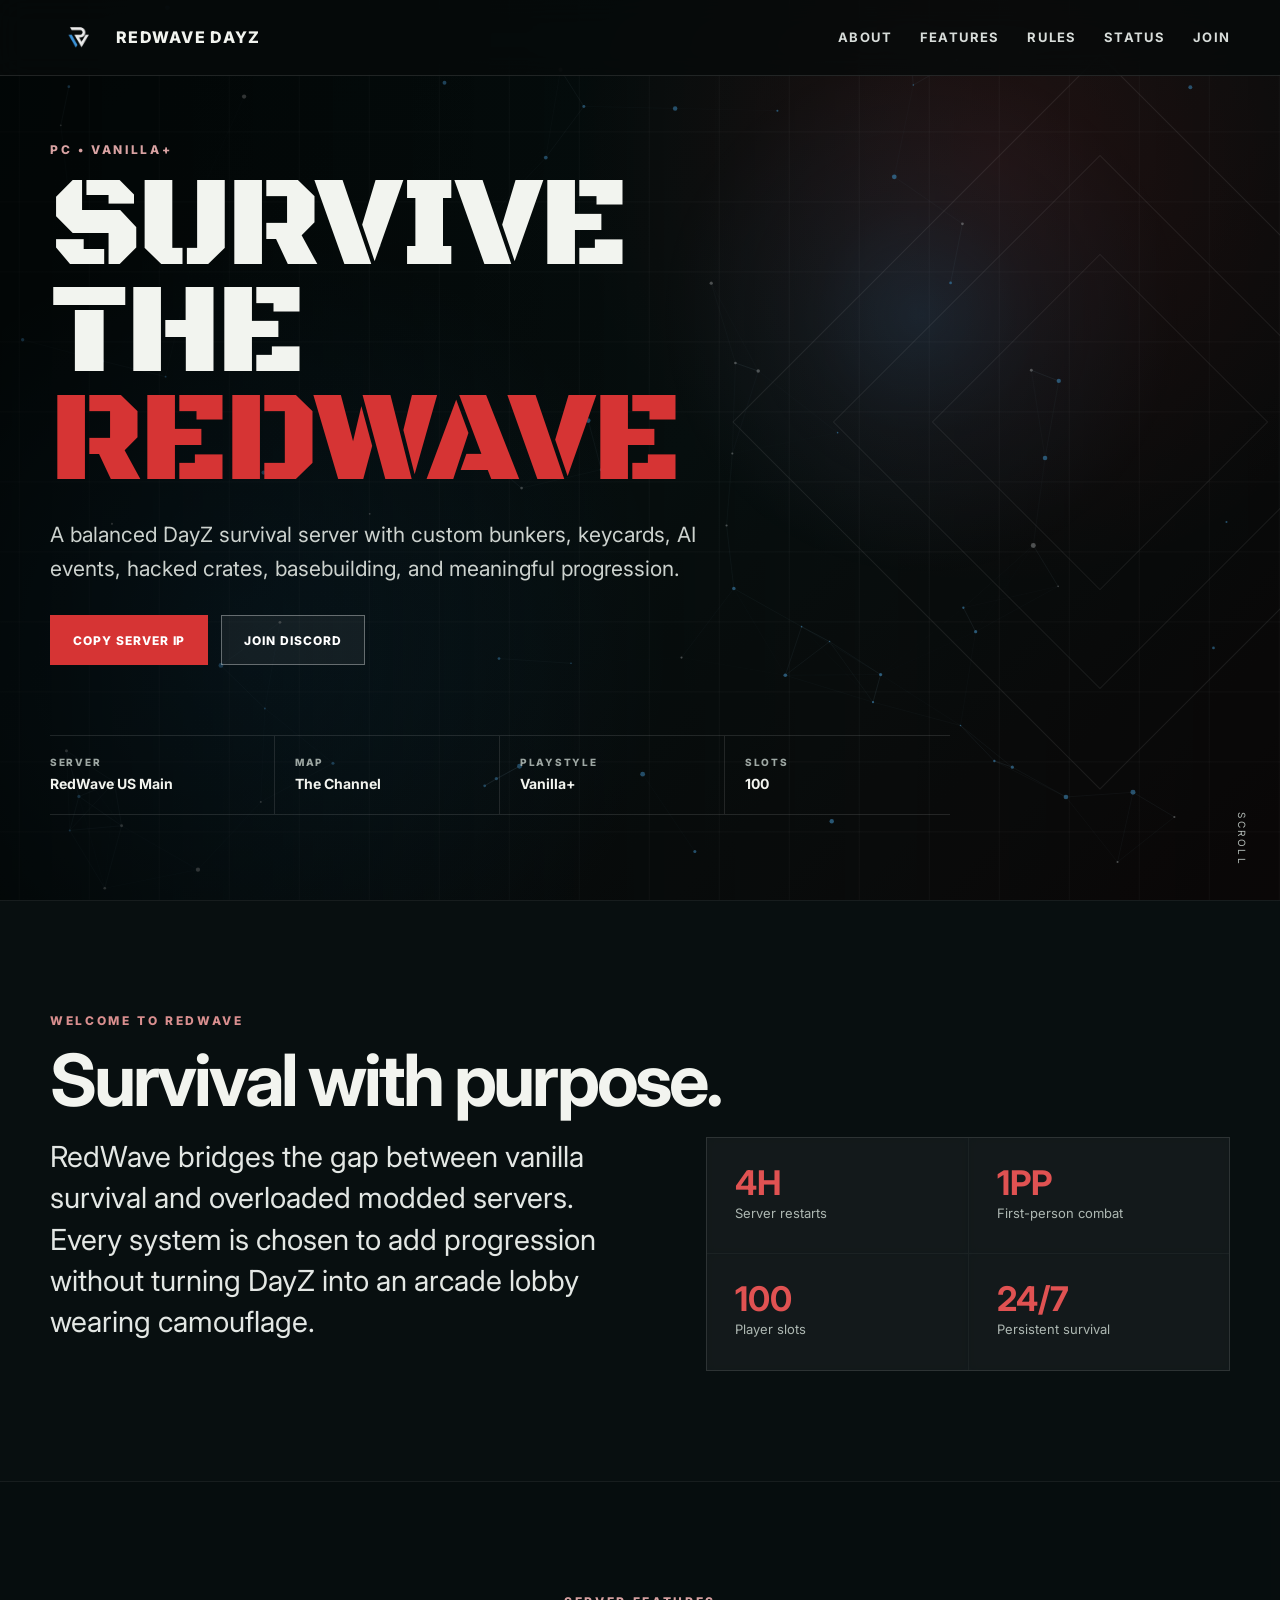
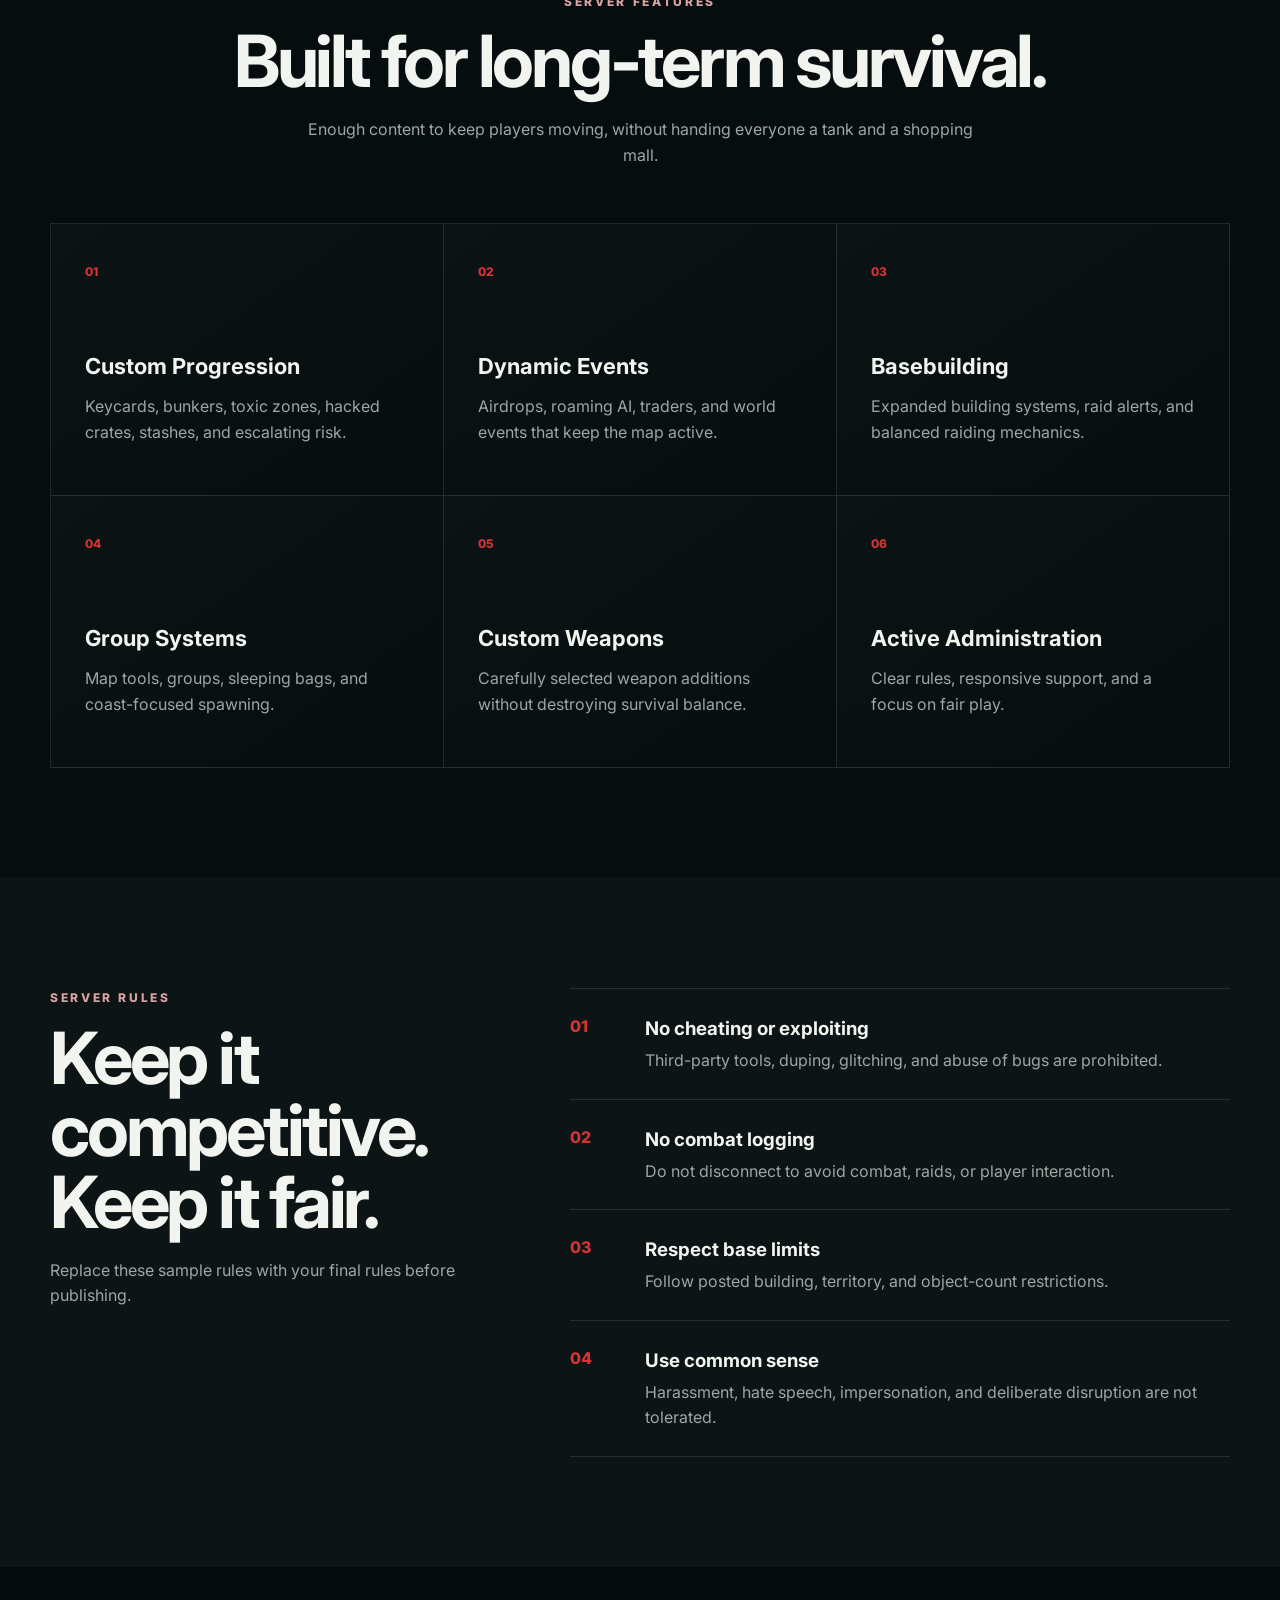
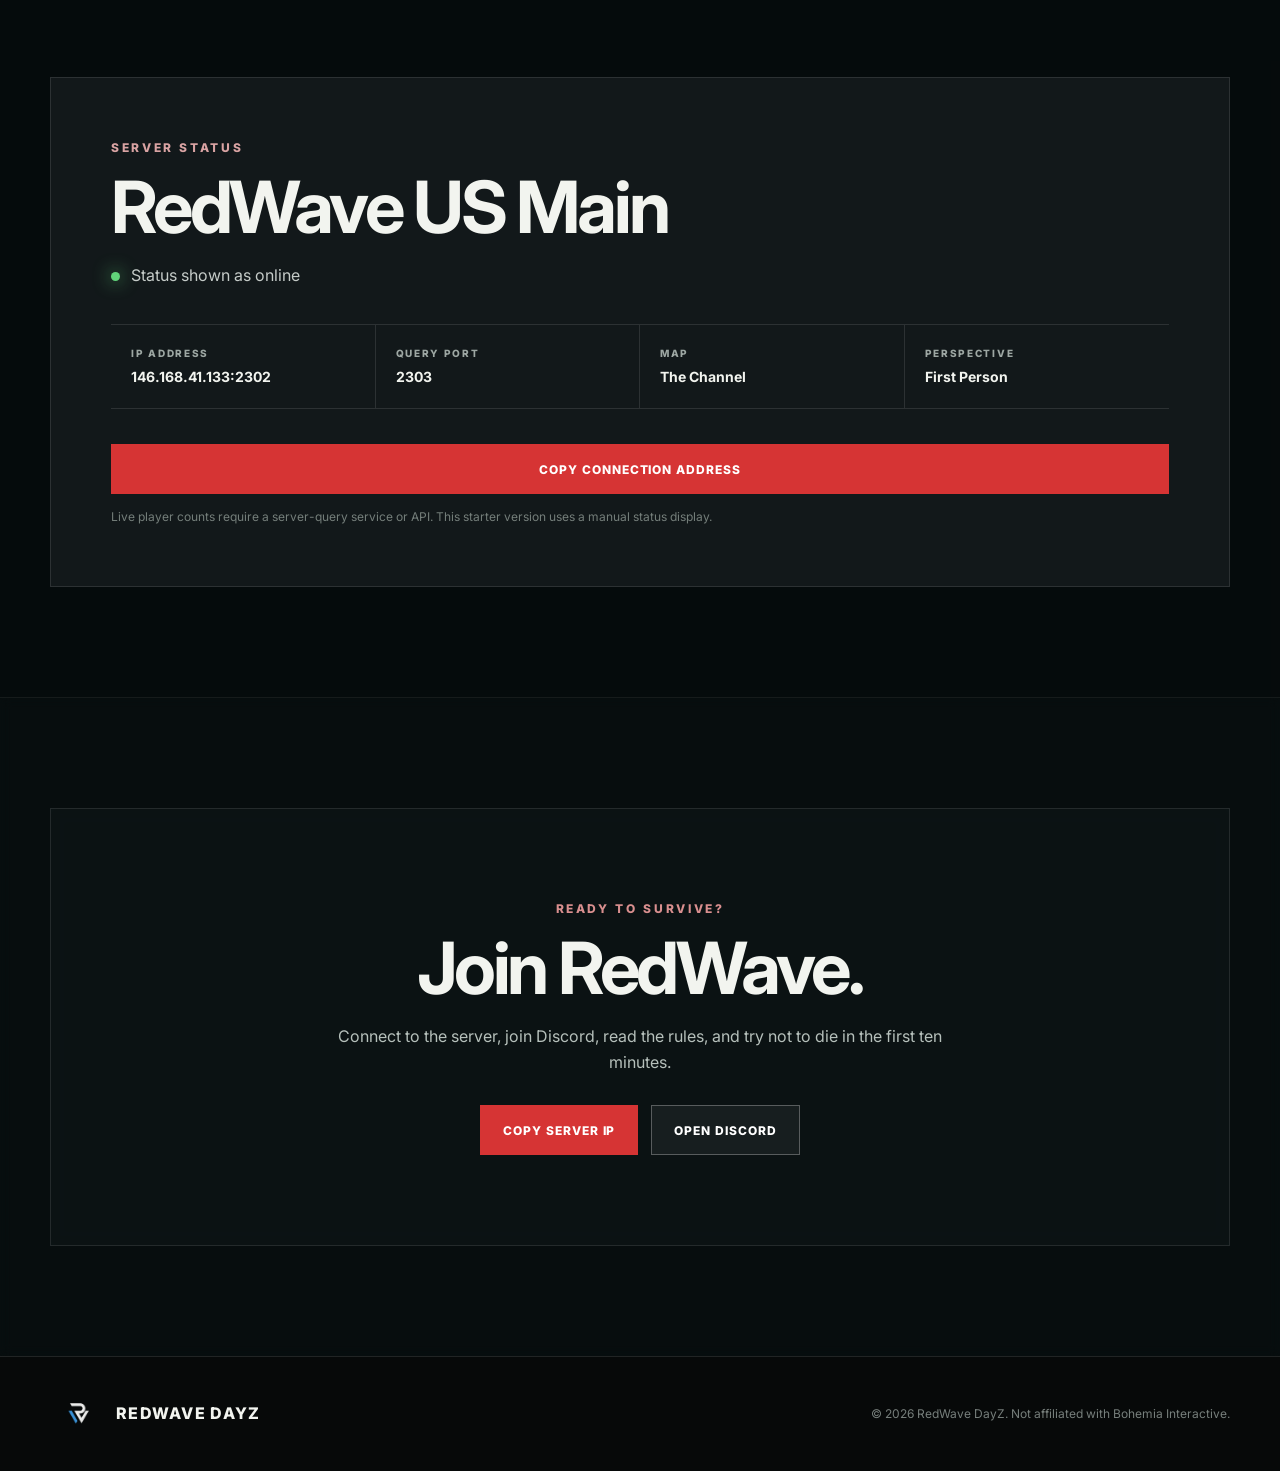
==== index.html @ c2576ef6 "Initial RedWave website" ====
<!DOCTYPE html>
<html lang="en">
<head>
  <meta charset="UTF-8" />
  <meta name="viewport" content="width=device-width, initial-scale=1.0" />
  <meta name="description" content="RedWave DayZ - A balanced vanilla-plus survival experience on The Channel." />
  <title>RedWave DayZ</title>
  <link rel="preconnect" href="https://fonts.googleapis.com">
  <link rel="preconnect" href="https://fonts.gstatic.com" crossorigin>
  <link href="https://fonts.googleapis.com/css2?family=Black+Ops+One&family=Inter:wght@400;500;600;700;800&display=swap" rel="stylesheet">
  <link rel="stylesheet" href="styles.css?v=4" />
</head>
<body>
  <canvas id="interactiveBackground" aria-hidden="true"></canvas>
<header class="site-header">
    <a class="brand" href="#home" aria-label="RedWave home">
      <img class="brand-logo" src="redwave-logo.png" alt="RedWave logo">
      <span>REDWAVE DAYZ</span>
    </a>

    <button class="menu-button" id="menuButton" aria-label="Open menu" aria-expanded="false">
      <span></span><span></span><span></span>
    </button>

    <nav id="mainNav">
      <a href="#about">About</a>
      <a href="#features">Features</a>
      <a href="#rules">Rules</a>
      <a href="#status">Status</a>
      <a href="#join">Join</a>
    </nav>
  </header>

  <main>
    <section class="hero" id="home">
      <div class="hero-overlay"></div>
      <div class="hero-grid"></div>

      <div class="hero-content">
        <p class="eyebrow">PC • VANILLA+</p>
        <h1>SURVIVE THE<br><span>REDWAVE</span></h1>
        <p class="hero-copy">
          A balanced DayZ survival server with custom bunkers, keycards, AI events,
          hacked crates, basebuilding, and meaningful progression.
        </p>

        <div class="hero-actions">
          <button class="primary-button" data-copy="134.255.251.181:2302">
            Copy Server IP
          </button>
          <a class="secondary-button" href="https://discord.gg/YOUR-INVITE" target="_blank" rel="noopener">
            Join Discord
          </a>
        </div>

        <div class="server-strip">
          <div>
            <span>SERVER</span>
            <strong>RedWave US Main</strong>
          </div>
          <div>
            <span>MAP</span>
            <strong>The Channel</strong>
          </div>
          <div>
            <span>PLAYSTYLE</span>
            <strong>Vanilla+</strong>
          </div>
          <div>
            <span>SLOTS</span>
            <strong>100</strong>
          </div>
        </div>
      </div>

      <a class="scroll-cue" href="#about">SCROLL</a>
    </section>

    <section class="section intro" id="about">
      <div class="section-heading">
        <p class="eyebrow">WELCOME TO REDWAVE</p>
        <h2>Survival with purpose.</h2>
      </div>

      <div class="intro-grid">
        <p class="lead">
          RedWave bridges the gap between vanilla survival and overloaded modded servers.
          Every system is chosen to add progression without turning DayZ into an arcade lobby wearing camouflage.
        </p>

        <div class="stat-grid">
          <article>
            <strong>4H</strong>
            <span>Server restarts</span>
          </article>
          <article>
            <strong>1PP</strong>
            <span>First-person combat</span>
          </article>
          <article>
            <strong>100</strong>
            <span>Player slots</span>
          </article>
          <article>
            <strong>24/7</strong>
            <span>Persistent survival</span>
          </article>
        </div>
      </div>
    </section>

    <section class="section dark-section" id="features">
      <div class="section-heading centered">
        <p class="eyebrow">SERVER FEATURES</p>
        <h2>Built for long-term survival.</h2>
        <p>Enough content to keep players moving, without handing everyone a tank and a shopping mall.</p>
      </div>

      <div class="feature-grid">
        <article class="feature-card">
          <span class="feature-number">01</span>
          <h3>Custom Progression</h3>
          <p>Keycards, bunkers, toxic zones, hacked crates, stashes, and escalating risk.</p>
        </article>
        <article class="feature-card">
          <span class="feature-number">02</span>
          <h3>Dynamic Events</h3>
          <p>Airdrops, roaming AI, traders, and world events that keep the map active.</p>
        </article>
        <article class="feature-card">
          <span class="feature-number">03</span>
          <h3>Basebuilding</h3>
          <p>Expanded building systems, raid alerts, and balanced raiding mechanics.</p>
        </article>
        <article class="feature-card">
          <span class="feature-number">04</span>
          <h3>Group Systems</h3>
          <p>Map tools, groups, sleeping bags, and coast-focused spawning.</p>
        </article>
        <article class="feature-card">
          <span class="feature-number">05</span>
          <h3>Custom Weapons</h3>
          <p>Carefully selected weapon additions without destroying survival balance.</p>
        </article>
        <article class="feature-card">
          <span class="feature-number">06</span>
          <h3>Active Administration</h3>
          <p>Clear rules, responsive support, and a focus on fair play.</p>
        </article>
      </div>
    </section>

    <section class="section rules-section" id="rules">
      <div class="rules-layout">
        <div>
          <p class="eyebrow">SERVER RULES</p>
          <h2>Keep it competitive.<br>Keep it fair.</h2>
          <p class="muted">Replace these sample rules with your final rules before publishing.</p>
        </div>

        <div class="rules-list">
          <article>
            <span>01</span>
            <div><h3>No cheating or exploiting</h3><p>Third-party tools, duping, glitching, and abuse of bugs are prohibited.</p></div>
          </article>
          <article>
            <span>02</span>
            <div><h3>No combat logging</h3><p>Do not disconnect to avoid combat, raids, or player interaction.</p></div>
          </article>
          <article>
            <span>03</span>
            <div><h3>Respect base limits</h3><p>Follow posted building, territory, and object-count restrictions.</p></div>
          </article>
          <article>
            <span>04</span>
            <div><h3>Use common sense</h3><p>Harassment, hate speech, impersonation, and deliberate disruption are not tolerated.</p></div>
          </article>
        </div>
      </div>
    </section>

    <section class="section status-section" id="status">
      <div class="status-card">
        <div>
          <p class="eyebrow">SERVER STATUS</p>
          <h2>RedWave US Main</h2>
          <p class="status-line"><span class="status-dot"></span> Status shown as online</p>
        </div>

        <div class="status-details">
          <div><span>IP Address</span><strong id="serverIp">146.168.41.133:2302</strong></div>
          <div><span>Query Port</span><strong>2303</strong></div>
          <div><span>Map</span><strong>The Channel</strong></div>
          <div><span>Perspective</span><strong>First Person</strong></div>
        </div>

        <button class="primary-button wide" data-copy="146.168.41.133:2302">Copy Connection Address</button>
        <p class="small-note">
          Live player counts require a server-query service or API. This starter version uses a manual status display.
        </p>
      </div>
    </section>

    <section class="section join-section" id="join">
      <div class="join-card">
        <p class="eyebrow">READY TO SURVIVE?</p>
        <h2>Join RedWave.</h2>
        <p>Connect to the server, join Discord, read the rules, and try not to die in the first ten minutes.</p>

        <div class="hero-actions centered-actions">
          <button class="primary-button" data-copy="146.168.41.133:2302">Copy Server IP</button>
          <a class="secondary-button" href="https://discord.gg/wgDtSu8fn2" target="_blank" rel="noopener">Open Discord</a>
        </div>
      </div>
    </section>
  </main>

  <footer>
    <div class="brand">
      <img class="brand-logo" src="redwave-logo.png" alt="RedWave logo">
      <span>REDWAVE DAYZ</span>
    </div>
    <p>© <span id="year"></span> RedWave DayZ. Not affiliated with Bohemia Interactive.</p>
  </footer>

  <div class="toast" id="toast">Server IP copied</div>
  <script src="script.js?v=3"></script>
</body>
</html>
---- styles.css ----
:root {
  --bg: #090c0d;
  --panel: #111718;
  --panel-2: #171f20;
  --text: #f2f4ef;
  --muted: #9da7a3;
  --accent: #d63434;
  --accent-dark: #8e2020;
  --line: rgba(255,255,255,.11);
  --max: 1180px;
}

* { box-sizing: border-box; }
html { scroll-behavior: smooth; }
body {
  margin: 0;
  color: var(--text);
  background: transparent;
  font-family: Inter, Arial, sans-serif;
  line-height: 1.6;
  overflow-x: hidden;
}

a { color: inherit; text-decoration: none; }
button { font: inherit; }

.site-header {
  position: fixed;
  z-index: 20;
  top: 0;
  left: 0;
  right: 0;
  height: 76px;
  display: flex;
  align-items: center;
  justify-content: space-between;
  padding: 0 max(24px, calc((100vw - var(--max)) / 2));
  background: rgba(7,10,10,.82);
  border-bottom: 1px solid var(--line);
  backdrop-filter: blur(14px);
}

.brand {
  display: flex;
  gap: 12px;
  align-items: center;
  font-weight: 800;
  letter-spacing: .08em;
}
.brand-logo {
  width: 54px;
  height: 54px;
  display: block;
  object-fit: contain;
  flex: 0 0 auto;
}
nav { display: flex; gap: 28px; }
nav a {
  color: #d8ddda;
  font-size: 13px;
  font-weight: 700;
  text-transform: uppercase;
  letter-spacing: .09em;
}
nav a:hover { color: white; }

.menu-button {
  display: none;
  width: 40px;
  height: 40px;
  border: 0;
  background: transparent;
}
.menu-button span {
  display: block;
  width: 24px;
  height: 2px;
  margin: 5px auto;
  background: white;
}

.hero {
  position: relative;
  min-height: 100vh;
  display: grid;
  align-items: center;
  overflow: hidden;
  padding: 130px 24px 75px;
  background: rgba(5, 10, 10, .34);
  backdrop-filter: blur(1px);
}
.hero::before {
  content: "";
  position: absolute;
  inset: 0;
  opacity: .08;
  background-image:
    linear-gradient(rgba(255,255,255,.04) 1px, transparent 1px),
    linear-gradient(90deg, rgba(255,255,255,.04) 1px, transparent 1px);
  background-size: 54px 54px;
  pointer-events: none;
}
.hero-overlay {
  position: absolute;
  inset: 0;
  background: linear-gradient(90deg, rgba(0,0,0,.56), rgba(0,0,0,.12) 70%);
  pointer-events: none;
}
.hero-grid {
  position: absolute;
  right: -80px;
  top: 18%;
  width: 520px;
  height: 520px;
  border: 1px solid rgba(255,255,255,.08);
  transform: rotate(45deg);
}
.hero-grid::before,
.hero-grid::after {
  content: "";
  position: absolute;
  inset: 70px;
  border: 1px solid rgba(255,255,255,.07);
}
.hero-grid::after { inset: 140px; }

.hero-content {
  position: relative;
  z-index: 2;
  width: min(var(--max), 100%);
  margin: 0 auto;
}
.eyebrow {
  margin: 0 0 14px;
  color: #d9a3a3;
  font-size: 12px;
  font-weight: 800;
  letter-spacing: .22em;
  text-transform: uppercase;
}
h1, h2, h3, p { margin-top: 0; }
h1 {
  max-width: 850px;
  margin-bottom: 22px;
  font-family: "Black Ops One", Impact, sans-serif;
  font-size: clamp(62px, 10vw, 132px);
  font-weight: 400;
  line-height: .84;
  letter-spacing: -.025em;
}
h1 span { color: var(--accent); }
.hero-copy {
  max-width: 650px;
  color: #ccd2ce;
  font-size: clamp(17px, 2vw, 21px);
}
.hero-actions {
  display: flex;
  flex-wrap: wrap;
  gap: 13px;
  margin-top: 30px;
}
.primary-button,
.secondary-button {
  min-height: 50px;
  display: inline-flex;
  align-items: center;
  justify-content: center;
  padding: 0 22px;
  border: 1px solid transparent;
  cursor: pointer;
  font-weight: 800;
  text-transform: uppercase;
  letter-spacing: .08em;
  font-size: 12px;
}
.primary-button {
  color: white;
  background: var(--accent);
}
.primary-button:hover { background: #ec4242; }
.secondary-button {
  color: white;
  background: rgba(255,255,255,.055);
  border-color: rgba(255,255,255,.35);
}
.secondary-button:hover { background: rgba(255,255,255,.11); }

.server-strip {
  width: min(900px, 100%);
  display: grid;
  grid-template-columns: repeat(4, 1fr);
  margin-top: 70px;
  border-top: 1px solid var(--line);
  border-bottom: 1px solid var(--line);
}
.server-strip div { padding: 18px 20px; border-right: 1px solid var(--line); }
.server-strip div:first-child { padding-left: 0; }
.server-strip div:last-child { border-right: 0; }
.server-strip span,
.status-details span {
  display: block;
  color: var(--muted);
  font-size: 10px;
  font-weight: 800;
  letter-spacing: .17em;
  text-transform: uppercase;
}
.server-strip strong { display: block; margin-top: 3px; font-size: 14px; }

.scroll-cue {
  position: absolute;
  right: 30px;
  bottom: 34px;
  z-index: 2;
  color: #afb7b3;
  font-size: 10px;
  letter-spacing: .25em;
  writing-mode: vertical-rl;
}

.section {
  padding: 110px 24px;
}
.section > * {
  width: min(var(--max), 100%);
  margin-left: auto;
  margin-right: auto;
}
.section-heading h2,
.rules-layout h2,
.status-card h2,
.join-card h2 {
  margin-bottom: 20px;
  font-size: clamp(38px, 6vw, 72px);
  line-height: 1;
  letter-spacing: -.045em;
}
.centered { text-align: center; }
.centered > p:last-child { max-width: 700px; margin-inline: auto; color: var(--muted); }

.intro { background: rgba(237,240,235,.93); color: #101414; }
.intro .eyebrow { color: #8c3232; }
.intro-grid {
  display: grid;
  grid-template-columns: 1.1fr 1fr;
  gap: 80px;
  align-items: end;
}
.lead { max-width: 640px; font-size: clamp(20px, 3vw, 29px); line-height: 1.42; }
.stat-grid {
  display: grid;
  grid-template-columns: repeat(2, 1fr);
  gap: 1px;
  background: #c6ccca;
}
.stat-grid article { padding: 28px; background: #f6f7f4; }
.stat-grid strong {
  display: block;
  color: var(--accent-dark);
  font-size: 34px;
  line-height: 1;
}
.stat-grid span { color: #56605c; font-size: 13px; }

.dark-section { background: rgba(11,15,16,.78); backdrop-filter: blur(3px); }
.feature-grid {
  display: grid;
  grid-template-columns: repeat(3, 1fr);
  margin-top: 55px;
  border-top: 1px solid var(--line);
  border-left: 1px solid var(--line);
}
.feature-card {
  min-height: 270px;
  padding: 34px;
  border-right: 1px solid var(--line);
  border-bottom: 1px solid var(--line);
  background: linear-gradient(145deg, rgba(255,255,255,.025), transparent);
}
.feature-card:hover { background: #141b1c; }
.feature-number { color: var(--accent); font-size: 12px; font-weight: 800; }
.feature-card h3 { margin: 65px 0 10px; font-size: 22px; }
.feature-card p { color: var(--muted); }

.rules-section { background: rgba(22,29,30,.78); backdrop-filter: blur(3px); }
.rules-layout {
  display: grid;
  grid-template-columns: .8fr 1.2fr;
  gap: 80px;
}
.muted { color: var(--muted); }
.rules-list { border-top: 1px solid var(--line); }
.rules-list article {
  display: grid;
  grid-template-columns: 55px 1fr;
  gap: 20px;
  padding: 25px 0;
  border-bottom: 1px solid var(--line);
}
.rules-list > article > span { color: var(--accent); font-weight: 800; }
.rules-list h3 { margin-bottom: 4px; }
.rules-list p { margin-bottom: 0; color: var(--muted); }

.status-section { background: rgba(8,11,11,.64); backdrop-filter: blur(3px); }
.status-card {
  padding: clamp(28px, 5vw, 60px);
  border: 1px solid var(--line);
  background: rgba(20,27,28,.9);
}
.status-line { color: #c5cbc8; }
.status-dot {
  display: inline-block;
  width: 9px;
  height: 9px;
  margin-right: 7px;
  border-radius: 50%;
  background: #61d47a;
  box-shadow: 0 0 18px #61d47a;
}
.status-details {
  display: grid;
  grid-template-columns: repeat(4, 1fr);
  margin: 35px 0;
  border-top: 1px solid var(--line);
  border-bottom: 1px solid var(--line);
}
.status-details div { padding: 20px; border-right: 1px solid var(--line); }
.status-details div:last-child { border-right: 0; }
.status-details strong { display: block; margin-top: 5px; font-size: 14px; }
.wide { width: 100%; }
.small-note { margin: 13px 0 0; color: #747e7a; font-size: 12px; }

.join-section { background: rgba(217,222,216,.92); color: #111515; }
.join-card {
  padding: clamp(35px, 7vw, 90px);
  text-align: center;
  background: #f3f5f1;
  border: 1px solid #c4cbc7;
}
.join-card .eyebrow { color: #8c3232; }
.join-card p:not(.eyebrow) { max-width: 640px; margin-inline: auto; color: #56605c; }
.centered-actions { justify-content: center; }

footer {
  display: flex;
  justify-content: space-between;
  align-items: center;
  gap: 30px;
  padding: 30px max(24px, calc((100vw - var(--max)) / 2));
  border-top: 1px solid var(--line);
  background: #070909;
}
footer p { margin: 0; color: #777f7c; font-size: 12px; }

.toast {
  position: fixed;
  left: 50%;
  bottom: 28px;
  z-index: 50;
  padding: 12px 18px;
  transform: translate(-50%, 120px);
  opacity: 0;
  background: white;
  color: #101414;
  font-size: 13px;
  font-weight: 800;
  transition: .25s ease;
}
.toast.show { transform: translate(-50%, 0); opacity: 1; }

@media (max-width: 820px) {
  .menu-button { display: block; }
  nav {
    position: absolute;
    top: 76px;
    left: 0;
    right: 0;
    display: none;
    flex-direction: column;
    gap: 0;
    padding: 12px 24px 20px;
    background: #0b0f10;
    border-bottom: 1px solid var(--line);
  }
  nav.open { display: flex; }
  nav a { padding: 12px 0; }
  .server-strip { grid-template-columns: repeat(2, 1fr); }
  .server-strip div:nth-child(2) { border-right: 0; }
  .server-strip div:first-child,
  .server-strip div:nth-child(2) { border-bottom: 1px solid var(--line); }
  .intro-grid, .rules-layout { grid-template-columns: 1fr; gap: 35px; }
  .feature-grid { grid-template-columns: 1fr 1fr; }
  .status-details { grid-template-columns: 1fr 1fr; }
  .status-details div:nth-child(2) { border-right: 0; }
  .status-details div:first-child,
  .status-details div:nth-child(2) { border-bottom: 1px solid var(--line); }
  footer { flex-direction: column; text-align: center; }
}

@media (max-width: 540px) {
  .hero {
  position: relative;
  min-height: 100vh;
  display: grid;
  align-items: center;
  overflow: hidden;
  padding: 130px 24px 75px;
  background: rgba(5, 10, 10, .34);
  backdrop-filter: blur(1px);
}
  .hero-actions > * { width: 100%; }
  .server-strip { margin-top: 45px; }
  .feature-grid { grid-template-columns: 1fr; }
  .stat-grid { grid-template-columns: 1fr 1fr; }
  .section { padding: 82px 18px; }
  .scroll-cue { display: none; }
}


#interactiveBackground {
  position: fixed;
  inset: 0;
  z-index: 0;
  width: 100vw;
  height: 100vh;
  display: block;
  pointer-events: none;
  background:
    radial-gradient(circle at 78% 18%, rgba(198, 48, 48, .20), transparent 34%),
    radial-gradient(circle at 24% 70%, rgba(45, 135, 205, .13), transparent 32%),
    linear-gradient(135deg, #071010 0%, #0c1515 50%, #100909 100%);
}

@media (prefers-reduced-motion: reduce) {
  #interactiveBackground {
  position: fixed;
  inset: 0;
  z-index: 0;
  width: 100vw;
  height: 100vh;
  display: block;
  pointer-events: none;
  background:
    radial-gradient(circle at 78% 18%, rgba(198, 48, 48, .20), transparent 34%),
    radial-gradient(circle at 24% 70%, rgba(45, 135, 205, .13), transparent 32%),
    linear-gradient(135deg, #071010 0%, #0c1515 50%, #100909 100%);
}
}


main,
footer {
  position: relative;
  z-index: 1;
}

.site-header {
  z-index: 50;
}

.hero,
.intro,
.dark-section,
.rules-section,
.status-section,
.join-section,
footer {
  position: relative;
}


/* ===== REDWAVE FIXED INTERACTIVE BACKGROUND V3 ===== */
html {
  min-height: 100%;
  background: #071010;
}

body {
  min-height: 100%;
  background: transparent !important;
  overflow-x: hidden;
}

#interactiveBackground {
  position: fixed !important;
  top: 0 !important;
  left: 0 !important;
  right: auto !important;
  bottom: auto !important;
  width: 100vw !important;
  height: 100vh !important;
  z-index: 1 !important;
  display: block !important;
  pointer-events: none !important;
  opacity: 1 !important;
  background:
    radial-gradient(circle at 78% 18%, rgba(190, 42, 42, .24), transparent 34%),
    radial-gradient(circle at 20% 72%, rgba(45, 145, 220, .18), transparent 34%),
    linear-gradient(135deg, #061010 0%, #0b1515 52%, #120909 100%) !important;
}

.site-header,
main,
footer {
  position: relative !important;
  z-index: 3 !important;
}

.site-header {
  position: fixed !important;
  z-index: 20 !important;
}

.hero {
  background: rgba(3, 8, 8, .26) !important;
  backdrop-filter: none !important;
}

.hero-overlay {
  background: linear-gradient(
    90deg,
    rgba(0,0,0,.58),
    rgba(0,0,0,.12) 68%,
    rgba(0,0,0,.24)
  ) !important;
}

.intro {
  background: rgba(237,240,235,.90) !important;
}

.dark-section {
  background: rgba(8,13,14,.72) !important;
  backdrop-filter: none !important;
}

.rules-section {
  background: rgba(15,22,23,.74) !important;
  backdrop-filter: none !important;
}

.status-section {
  background: rgba(5,9,10,.62) !important;
  backdrop-filter: none !important;
}

.join-section {
  background: rgba(217,222,216,.89) !important;
}

footer {
  background: rgba(7,9,9,.86) !important;
}

@media (prefers-reduced-motion: reduce) {
  #interactiveBackground {
    display: block !important;
  }
}


/* ===== REDWAVE BLENDED SECTIONS V4 ===== */

.intro {
  background: rgba(10, 16, 17, .72) !important;
  color: var(--text) !important;
  backdrop-filter: blur(6px) !important;
  border-top: 1px solid rgba(255,255,255,.06);
  border-bottom: 1px solid rgba(255,255,255,.06);
}

.intro .eyebrow {
  color: #d98f8f !important;
}

.intro .lead {
  color: #e3e7e4 !important;
}

.stat-grid {
  background: rgba(255,255,255,.08) !important;
  border: 1px solid rgba(255,255,255,.08);
}

.stat-grid article {
  background: rgba(14, 22, 23, .68) !important;
  color: var(--text) !important;
  backdrop-filter: blur(4px);
}

.stat-grid strong {
  color: #e05252 !important;
}

.stat-grid span {
  color: #aeb8b3 !important;
}

.join-section {
  background: rgba(8, 13, 14, .68) !important;
  color: var(--text) !important;
  backdrop-filter: blur(6px) !important;
  border-top: 1px solid rgba(255,255,255,.06);
}

.join-card {
  background: rgba(14, 22, 23, .74) !important;
  color: var(--text) !important;
  border: 1px solid rgba(255,255,255,.10) !important;
  backdrop-filter: blur(7px);
}

.join-card .eyebrow {
  color: #d98f8f !important;
}

.join-card p:not(.eyebrow) {
  color: #b6c0bb !important;
}

.join-card .secondary-button {
  color: white !important;
  border-color: rgba(255,255,255,.28) !important;
  background: rgba(255,255,255,.05) !important;
}

.join-card .secondary-button:hover {
  background: rgba(255,255,255,.11) !important;
}

@media (max-width: 540px) {
  .intro,
  .join-section {
    backdrop-filter: blur(3px) !important;
  }

  .join-card {
    padding: 42px 22px !important;
  }
}
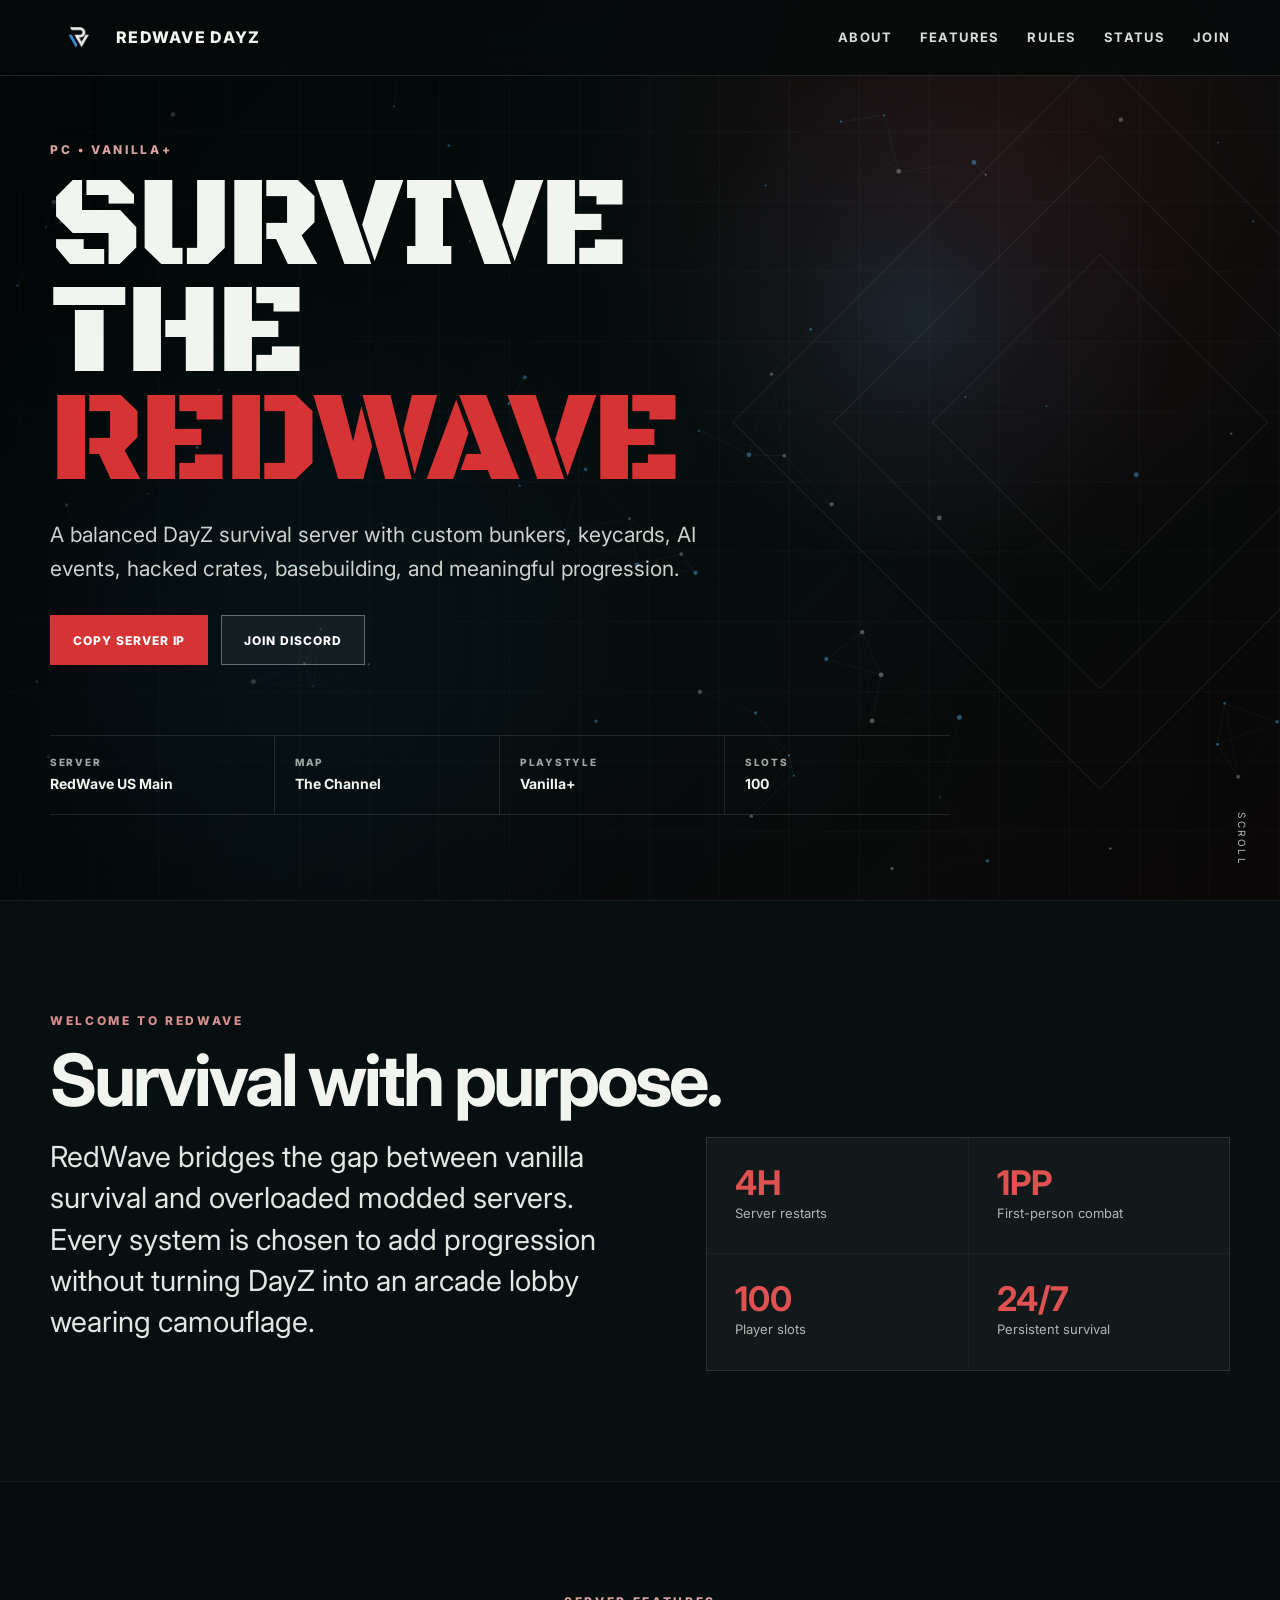
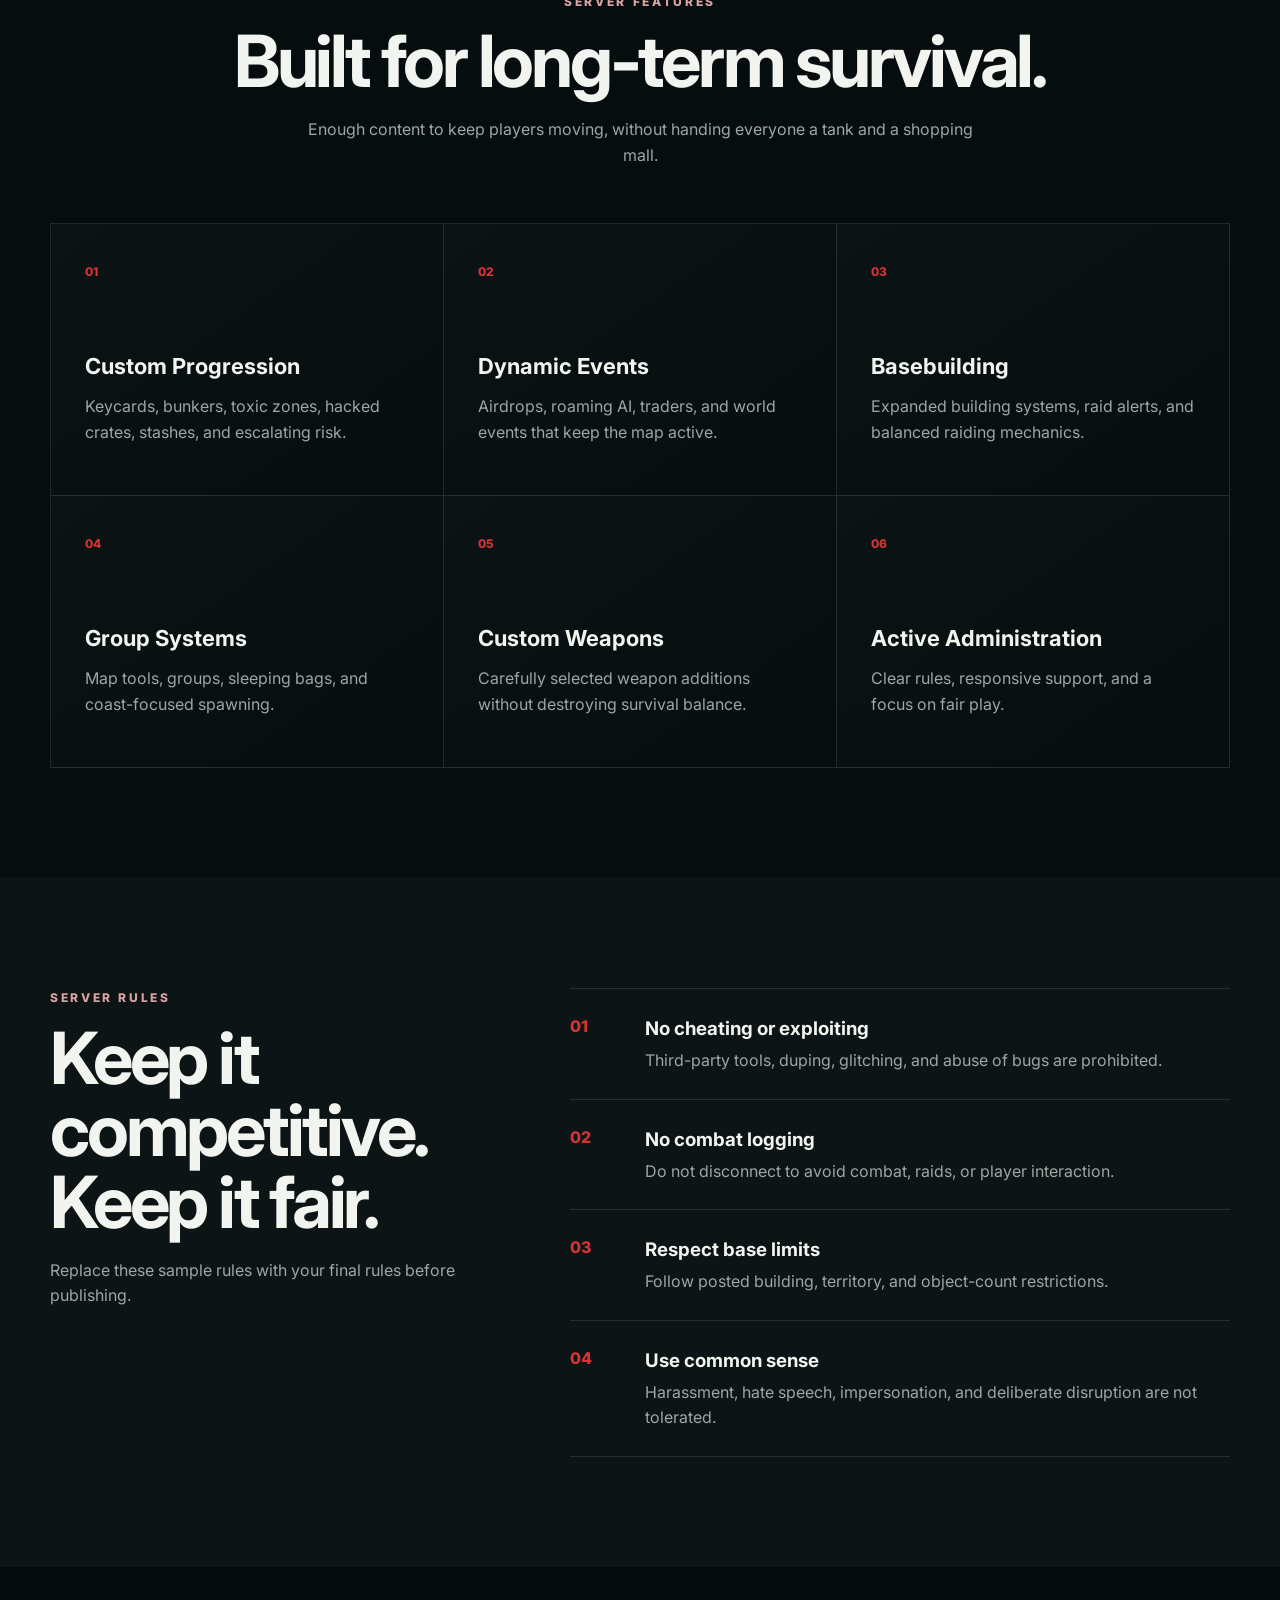
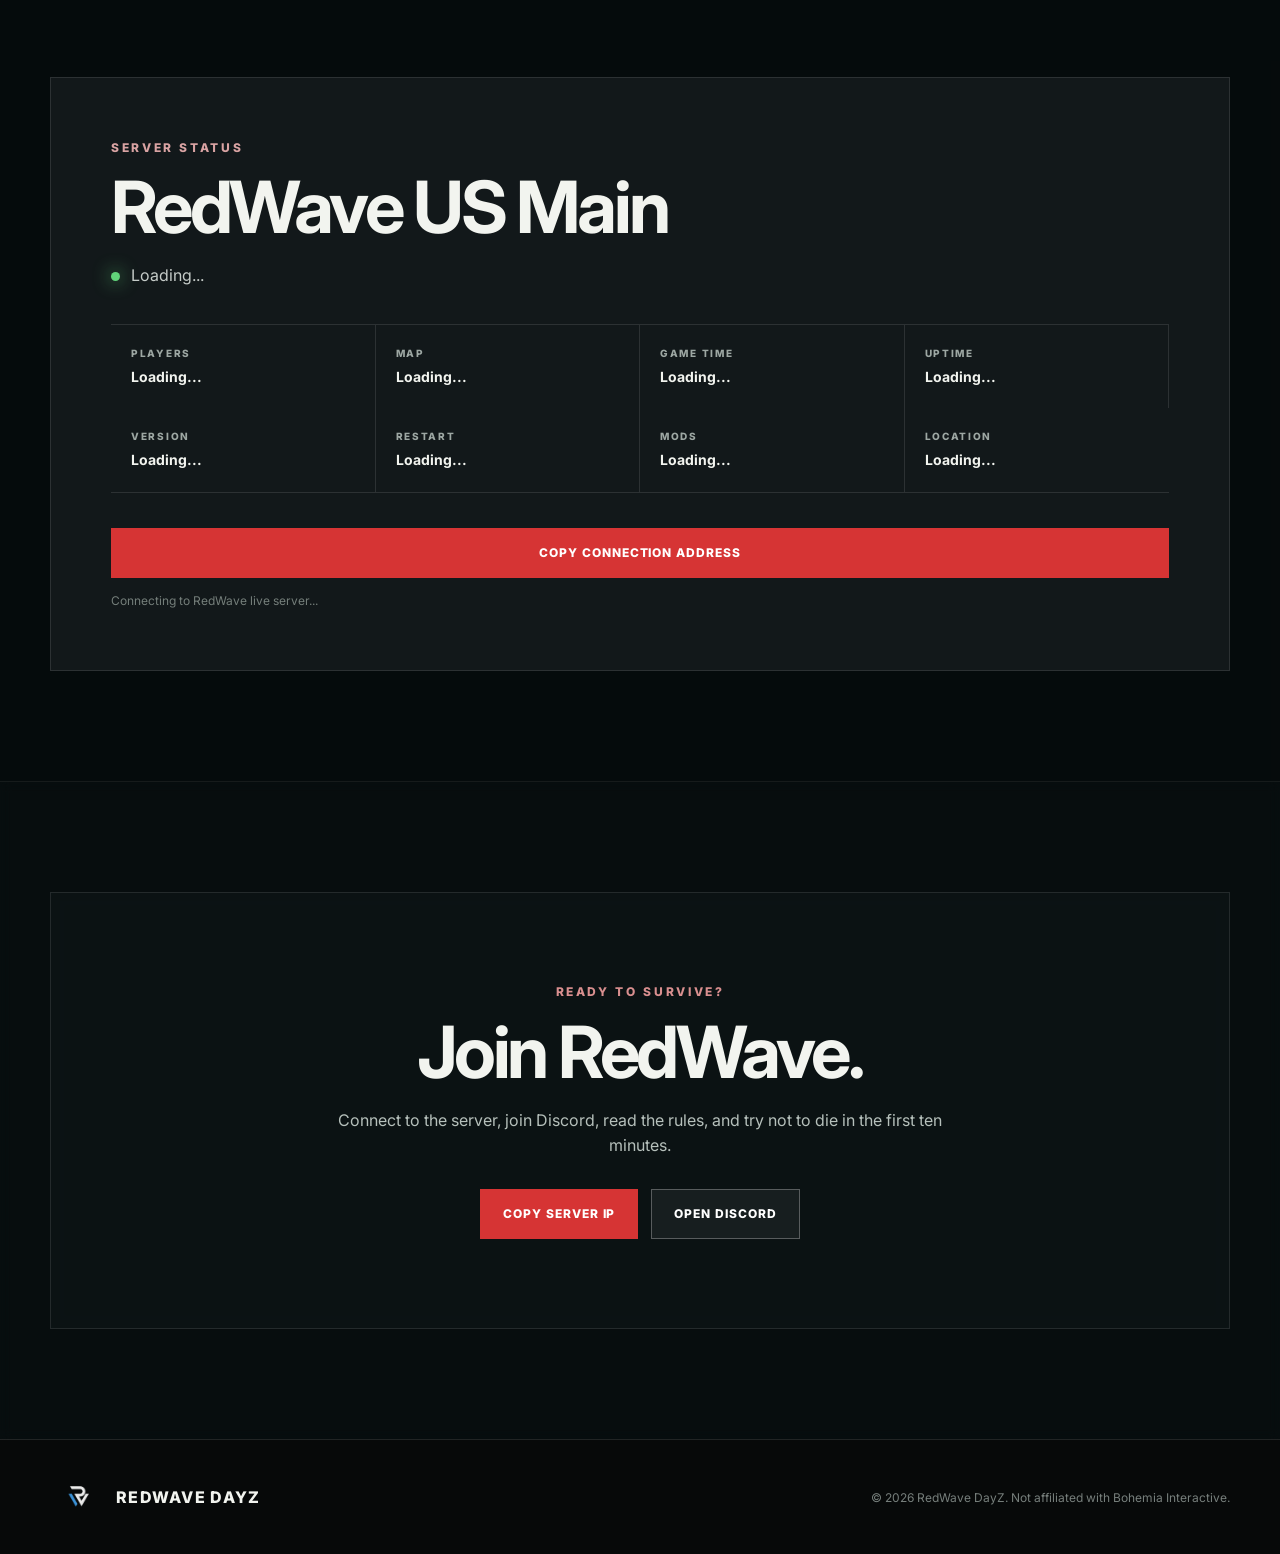
==== commit aa1f84b8: "Update index.html" ====
--- a/index.html
+++ b/index.html
@@ -1,229 +1,251 @@
 <!DOCTYPE html>
 <html lang="en">
-<head>
-  <meta charset="UTF-8" />
-  <meta name="viewport" content="width=device-width, initial-scale=1.0" />
-  <meta name="description" content="RedWave DayZ - A balanced vanilla-plus survival experience on The Channel." />
-  <title>RedWave DayZ</title>
-  <link rel="preconnect" href="https://fonts.googleapis.com">
-  <link rel="preconnect" href="https://fonts.gstatic.com" crossorigin>
-  <link href="https://fonts.googleapis.com/css2?family=Black+Ops+One&family=Inter:wght@400;500;600;700;800&display=swap" rel="stylesheet">
-  <link rel="stylesheet" href="styles.css?v=4" />
-</head>
-<body>
-  <canvas id="interactiveBackground" aria-hidden="true"></canvas>
-<header class="site-header">
-    <a class="brand" href="#home" aria-label="RedWave home">
-      <img class="brand-logo" src="redwave-logo.png" alt="RedWave logo">
-      <span>REDWAVE DAYZ</span>
-    </a>
-
-    <button class="menu-button" id="menuButton" aria-label="Open menu" aria-expanded="false">
-      <span></span><span></span><span></span>
-    </button>
-
-    <nav id="mainNav">
-      <a href="#about">About</a>
-      <a href="#features">Features</a>
-      <a href="#rules">Rules</a>
-      <a href="#status">Status</a>
-      <a href="#join">Join</a>
-    </nav>
-  </header>
-
-  <main>
-    <section class="hero" id="home">
-      <div class="hero-overlay"></div>
-      <div class="hero-grid"></div>
-
-      <div class="hero-content">
-        <p class="eyebrow">PC • VANILLA+</p>
-        <h1>SURVIVE THE<br><span>REDWAVE</span></h1>
-        <p class="hero-copy">
-          A balanced DayZ survival server with custom bunkers, keycards, AI events,
-          hacked crates, basebuilding, and meaningful progression.
-        </p>
-
-        <div class="hero-actions">
-          <button class="primary-button" data-copy="134.255.251.181:2302">
-            Copy Server IP
-          </button>
-          <a class="secondary-button" href="https://discord.gg/YOUR-INVITE" target="_blank" rel="noopener">
-            Join Discord
-          </a>
-        </div>
-
-        <div class="server-strip">
-          <div>
-            <span>SERVER</span>
-            <strong>RedWave US Main</strong>
-          </div>
-          <div>
-            <span>MAP</span>
-            <strong>The Channel</strong>
-          </div>
-          <div>
-            <span>PLAYSTYLE</span>
-            <strong>Vanilla+</strong>
-          </div>
-          <div>
-            <span>SLOTS</span>
-            <strong>100</strong>
-          </div>
-        </div>
-      </div>
-
-      <a class="scroll-cue" href="#about">SCROLL</a>
-    </section>
-
-    <section class="section intro" id="about">
-      <div class="section-heading">
-        <p class="eyebrow">WELCOME TO REDWAVE</p>
-        <h2>Survival with purpose.</h2>
-      </div>
-
-      <div class="intro-grid">
-        <p class="lead">
-          RedWave bridges the gap between vanilla survival and overloaded modded servers.
-          Every system is chosen to add progression without turning DayZ into an arcade lobby wearing camouflage.
-        </p>
-
-        <div class="stat-grid">
-          <article>
-            <strong>4H</strong>
-            <span>Server restarts</span>
-          </article>
-          <article>
-            <strong>1PP</strong>
-            <span>First-person combat</span>
-          </article>
-          <article>
-            <strong>100</strong>
-            <span>Player slots</span>
-          </article>
-          <article>
-            <strong>24/7</strong>
-            <span>Persistent survival</span>
-          </article>
-        </div>
-      </div>
-    </section>
-
-    <section class="section dark-section" id="features">
-      <div class="section-heading centered">
-        <p class="eyebrow">SERVER FEATURES</p>
-        <h2>Built for long-term survival.</h2>
-        <p>Enough content to keep players moving, without handing everyone a tank and a shopping mall.</p>
-      </div>
-
-      <div class="feature-grid">
-        <article class="feature-card">
-          <span class="feature-number">01</span>
-          <h3>Custom Progression</h3>
-          <p>Keycards, bunkers, toxic zones, hacked crates, stashes, and escalating risk.</p>
-        </article>
-        <article class="feature-card">
-          <span class="feature-number">02</span>
-          <h3>Dynamic Events</h3>
-          <p>Airdrops, roaming AI, traders, and world events that keep the map active.</p>
-        </article>
-        <article class="feature-card">
-          <span class="feature-number">03</span>
-          <h3>Basebuilding</h3>
-          <p>Expanded building systems, raid alerts, and balanced raiding mechanics.</p>
-        </article>
-        <article class="feature-card">
-          <span class="feature-number">04</span>
-          <h3>Group Systems</h3>
-          <p>Map tools, groups, sleeping bags, and coast-focused spawning.</p>
-        </article>
-        <article class="feature-card">
-          <span class="feature-number">05</span>
-          <h3>Custom Weapons</h3>
-          <p>Carefully selected weapon additions without destroying survival balance.</p>
-        </article>
-        <article class="feature-card">
-          <span class="feature-number">06</span>
-          <h3>Active Administration</h3>
-          <p>Clear rules, responsive support, and a focus on fair play.</p>
-        </article>
-      </div>
-    </section>
-
-    <section class="section rules-section" id="rules">
-      <div class="rules-layout">
-        <div>
-          <p class="eyebrow">SERVER RULES</p>
-          <h2>Keep it competitive.<br>Keep it fair.</h2>
-          <p class="muted">Replace these sample rules with your final rules before publishing.</p>
-        </div>
-
-        <div class="rules-list">
-          <article>
-            <span>01</span>
-            <div><h3>No cheating or exploiting</h3><p>Third-party tools, duping, glitching, and abuse of bugs are prohibited.</p></div>
-          </article>
-          <article>
-            <span>02</span>
-            <div><h3>No combat logging</h3><p>Do not disconnect to avoid combat, raids, or player interaction.</p></div>
-          </article>
-          <article>
-            <span>03</span>
-            <div><h3>Respect base limits</h3><p>Follow posted building, territory, and object-count restrictions.</p></div>
-          </article>
-          <article>
-            <span>04</span>
-            <div><h3>Use common sense</h3><p>Harassment, hate speech, impersonation, and deliberate disruption are not tolerated.</p></div>
-          </article>
-        </div>
-      </div>
-    </section>
-
-    <section class="section status-section" id="status">
-      <div class="status-card">
-        <div>
-          <p class="eyebrow">SERVER STATUS</p>
-          <h2>RedWave US Main</h2>
-          <p class="status-line"><span class="status-dot"></span> Status shown as online</p>
-        </div>
-
-        <div class="status-details">
-          <div><span>IP Address</span><strong id="serverIp">146.168.41.133:2302</strong></div>
-          <div><span>Query Port</span><strong>2303</strong></div>
-          <div><span>Map</span><strong>The Channel</strong></div>
-          <div><span>Perspective</span><strong>First Person</strong></div>
-        </div>
-
-        <button class="primary-button wide" data-copy="146.168.41.133:2302">Copy Connection Address</button>
-        <p class="small-note">
-          Live player counts require a server-query service or API. This starter version uses a manual status display.
-        </p>
-      </div>
-    </section>
-
-    <section class="section join-section" id="join">
-      <div class="join-card">
-        <p class="eyebrow">READY TO SURVIVE?</p>
-        <h2>Join RedWave.</h2>
-        <p>Connect to the server, join Discord, read the rules, and try not to die in the first ten minutes.</p>
-
-        <div class="hero-actions centered-actions">
-          <button class="primary-button" data-copy="146.168.41.133:2302">Copy Server IP</button>
-          <a class="secondary-button" href="https://discord.gg/wgDtSu8fn2" target="_blank" rel="noopener">Open Discord</a>
-        </div>
-      </div>
-    </section>
-  </main>
-
-  <footer>
-    <div class="brand">
-      <img class="brand-logo" src="redwave-logo.png" alt="RedWave logo">
-      <span>REDWAVE DAYZ</span>
-    </div>
-    <p>© <span id="year"></span> RedWave DayZ. Not affiliated with Bohemia Interactive.</p>
-  </footer>
-
-  <div class="toast" id="toast">Server IP copied</div>
-  <script src="script.js?v=3"></script>
-</body>
+   <head>
+      <meta charset="UTF-8" />
+      <meta name="viewport" content="width=device-width, initial-scale=1.0" />
+      <meta name="description" content="RedWave DayZ - A balanced vanilla-plus survival experience on The Channel." />
+      <title>RedWave DayZ</title>
+      <link rel="preconnect" href="https://fonts.googleapis.com">
+      <link rel="preconnect" href="https://fonts.gstatic.com" crossorigin>
+      <link href="https://fonts.googleapis.com/css2?family=Black+Ops+One&family=Inter:wght@400;500;600;700;800&display=swap" rel="stylesheet">
+      <link rel="stylesheet" href="styles.css?v=4" />
+   </head>
+   <body>
+      <canvas id="interactiveBackground" aria-hidden="true"></canvas>
+      <header class="site-header">
+         <a class="brand" href="#home" aria-label="RedWave home">
+         <img class="brand-logo" src="redwave-logo.png" alt="RedWave logo">
+         <span>REDWAVE DAYZ</span>
+         </a>
+         <button class="menu-button" id="menuButton" aria-label="Open menu" aria-expanded="false">
+         <span></span><span></span><span></span>
+         </button>
+         <nav id="mainNav">
+            <a href="#about">About</a>
+            <a href="#features">Features</a>
+            <a href="#rules">Rules</a>
+            <a href="#status">Status</a>
+            <a href="#join">Join</a>
+         </nav>
+      </header>
+      <main>
+         <section class="hero" id="home">
+            <div class="hero-overlay"></div>
+            <div class="hero-grid"></div>
+            <div class="hero-content">
+               <p class="eyebrow">PC • VANILLA+</p>
+               <h1>SURVIVE THE<br><span>REDWAVE</span></h1>
+               <p class="hero-copy">
+                  A balanced DayZ survival server with custom bunkers, keycards, AI events,
+                  hacked crates, basebuilding, and meaningful progression.
+               </p>
+               <div class="hero-actions">
+                  <button class="primary-button" data-copy="146.168.41.133:2302">
+                  Copy Server IP
+                  </button>
+                  <a class="secondary-button" href="https://discord.gg/wgDtSu8fn2" target="_blank" rel="noopener">
+                  Join Discord
+                  </a>
+               </div>
+               <div class="server-strip">
+                  <div>
+                     <span>SERVER</span>
+                     <strong>RedWave US Main</strong>
+                  </div>
+                  <div>
+                     <span>MAP</span>
+                     <strong id="heroMap">The Channel</strong>
+                  </div>
+                  <div>
+                     <span>PLAYSTYLE</span>
+                     <strong>Vanilla+</strong>
+                  </div>
+                  <div>
+                     <span>SLOTS</span>
+                     <strong id="heroSlots">100</strong>
+                  </div>
+               </div>
+            </div>
+            <a class="scroll-cue" href="#about">SCROLL</a>
+         </section>
+         <section class="section intro" id="about">
+            <div class="section-heading">
+               <p class="eyebrow">WELCOME TO REDWAVE</p>
+               <h2>Survival with purpose.</h2>
+            </div>
+            <div class="intro-grid">
+               <p class="lead">
+                  RedWave bridges the gap between vanilla survival and overloaded modded servers.
+                  Every system is chosen to add progression without turning DayZ into an arcade lobby wearing camouflage.
+               </p>
+               <div class="stat-grid">
+                  <article>
+                     <strong>4H</strong>
+                     <span>Server restarts</span>
+                  </article>
+                  <article>
+                     <strong>1PP</strong>
+                     <span>First-person combat</span>
+                  </article>
+                  <article>
+                     <strong>100</strong>
+                     <span>Player slots</span>
+                  </article>
+                  <article>
+                     <strong>24/7</strong>
+                     <span>Persistent survival</span>
+                  </article>
+               </div>
+            </div>
+         </section>
+         <section class="section dark-section" id="features">
+            <div class="section-heading centered">
+               <p class="eyebrow">SERVER FEATURES</p>
+               <h2>Built for long-term survival.</h2>
+               <p>Enough content to keep players moving, without handing everyone a tank and a shopping mall.</p>
+            </div>
+            <div class="feature-grid">
+               <article class="feature-card">
+                  <span class="feature-number">01</span>
+                  <h3>Custom Progression</h3>
+                  <p>Keycards, bunkers, toxic zones, hacked crates, stashes, and escalating risk.</p>
+               </article>
+               <article class="feature-card">
+                  <span class="feature-number">02</span>
+                  <h3>Dynamic Events</h3>
+                  <p>Airdrops, roaming AI, traders, and world events that keep the map active.</p>
+               </article>
+               <article class="feature-card">
+                  <span class="feature-number">03</span>
+                  <h3>Basebuilding</h3>
+                  <p>Expanded building systems, raid alerts, and balanced raiding mechanics.</p>
+               </article>
+               <article class="feature-card">
+                  <span class="feature-number">04</span>
+                  <h3>Group Systems</h3>
+                  <p>Map tools, groups, sleeping bags, and coast-focused spawning.</p>
+               </article>
+               <article class="feature-card">
+                  <span class="feature-number">05</span>
+                  <h3>Custom Weapons</h3>
+                  <p>Carefully selected weapon additions without destroying survival balance.</p>
+               </article>
+               <article class="feature-card">
+                  <span class="feature-number">06</span>
+                  <h3>Active Administration</h3>
+                  <p>Clear rules, responsive support, and a focus on fair play.</p>
+               </article>
+            </div>
+         </section>
+         <section class="section rules-section" id="rules">
+            <div class="rules-layout">
+               <div>
+                  <p class="eyebrow">SERVER RULES</p>
+                  <h2>Keep it competitive.<br>Keep it fair.</h2>
+                  <p class="muted">Replace these sample rules with your final rules before publishing.</p>
+               </div>
+               <div class="rules-list">
+                  <article>
+                     <span>01</span>
+                     <div>
+                        <h3>No cheating or exploiting</h3>
+                        <p>Third-party tools, duping, glitching, and abuse of bugs are prohibited.</p>
+                     </div>
+                  </article>
+                  <article>
+                     <span>02</span>
+                     <div>
+                        <h3>No combat logging</h3>
+                        <p>Do not disconnect to avoid combat, raids, or player interaction.</p>
+                     </div>
+                  </article>
+                  <article>
+                     <span>03</span>
+                     <div>
+                        <h3>Respect base limits</h3>
+                        <p>Follow posted building, territory, and object-count restrictions.</p>
+                     </div>
+                  </article>
+                  <article>
+                     <span>04</span>
+                     <div>
+                        <h3>Use common sense</h3>
+                        <p>Harassment, hate speech, impersonation, and deliberate disruption are not tolerated.</p>
+                     </div>
+                  </article>
+               </div>
+            </div>
+         </section>
+         <section class="section status-section" id="status">
+            <div class="status-card">
+               <div>
+                  <p class="eyebrow">SERVER STATUS</p>
+                  <h2 id="liveServerName">RedWave US Main</h2>
+                  <p class="status-line">
+                     <span class="status-dot" id="statusDot"></span>
+                     <span id="serverStatus">Loading...</span>
+                  </p>
+               </div>
+               <div class="status-details">
+                  <div>
+                     <span>Players</span>
+                     <strong id="livePlayers">Loading...</strong>
+                  </div>
+                  <div>
+                     <span>Map</span>
+                     <strong id="liveMap">Loading...</strong>
+                  </div>
+                  <div>
+                     <span>Game Time</span>
+                     <strong id="liveTime">Loading...</strong>
+                  </div>
+                  <div>
+                     <span>Uptime</span>
+                     <strong id="liveUptime">Loading...</strong>
+                  </div>
+                  <div>
+                     <span>Version</span>
+                     <strong id="liveVersion">Loading...</strong>
+                  </div>
+                  <div>
+                     <span>Restart</span>
+                     <strong id="liveRestart">Loading...</strong>
+                  </div>
+                  <div>
+                     <span>Mods</span>
+                     <strong id="liveMods">Loading...</strong>
+                  </div>
+                  <div>
+                     <span>Location</span>
+                     <strong id="liveLocation">Loading...</strong>
+                  </div>
+               </div>
+               <button class="primary-button wide" data-copy="146.168.41.133:2302">Copy Connection Address</button>
+               <p class="small-note" id="statusUpdated">
+                  Connecting to RedWave live server...
+               </p>
+            </div>
+         </section>
+         <section class="section join-section" id="join">
+            <div class="join-card">
+               <p class="eyebrow">READY TO SURVIVE?</p>
+               <h2>Join RedWave.</h2>
+               <p>Connect to the server, join Discord, read the rules, and try not to die in the first ten minutes.</p>
+               <div class="hero-actions centered-actions">
+                  <button class="primary-button" data-copy="146.168.41.133:2302">Copy Server IP</button>
+                  <a class="secondary-button" href="https://discord.gg/wgDtSu8fn2" target="_blank" rel="noopener">Open Discord</a>
+               </div>
+            </div>
+         </section>
+      </main>
+      <footer>
+         <div class="brand">
+            <img class="brand-logo" src="redwave-logo.png" alt="RedWave logo">
+            <span>REDWAVE DAYZ</span>
+         </div>
+         <p>© <span id="year"></span> RedWave DayZ. Not affiliated with Bohemia Interactive.</p>
+      </footer>
+      <div class="toast" id="toast">Server IP copied</div>
+      <script src="script.js?v=4"></script>
+   </body>
 </html>
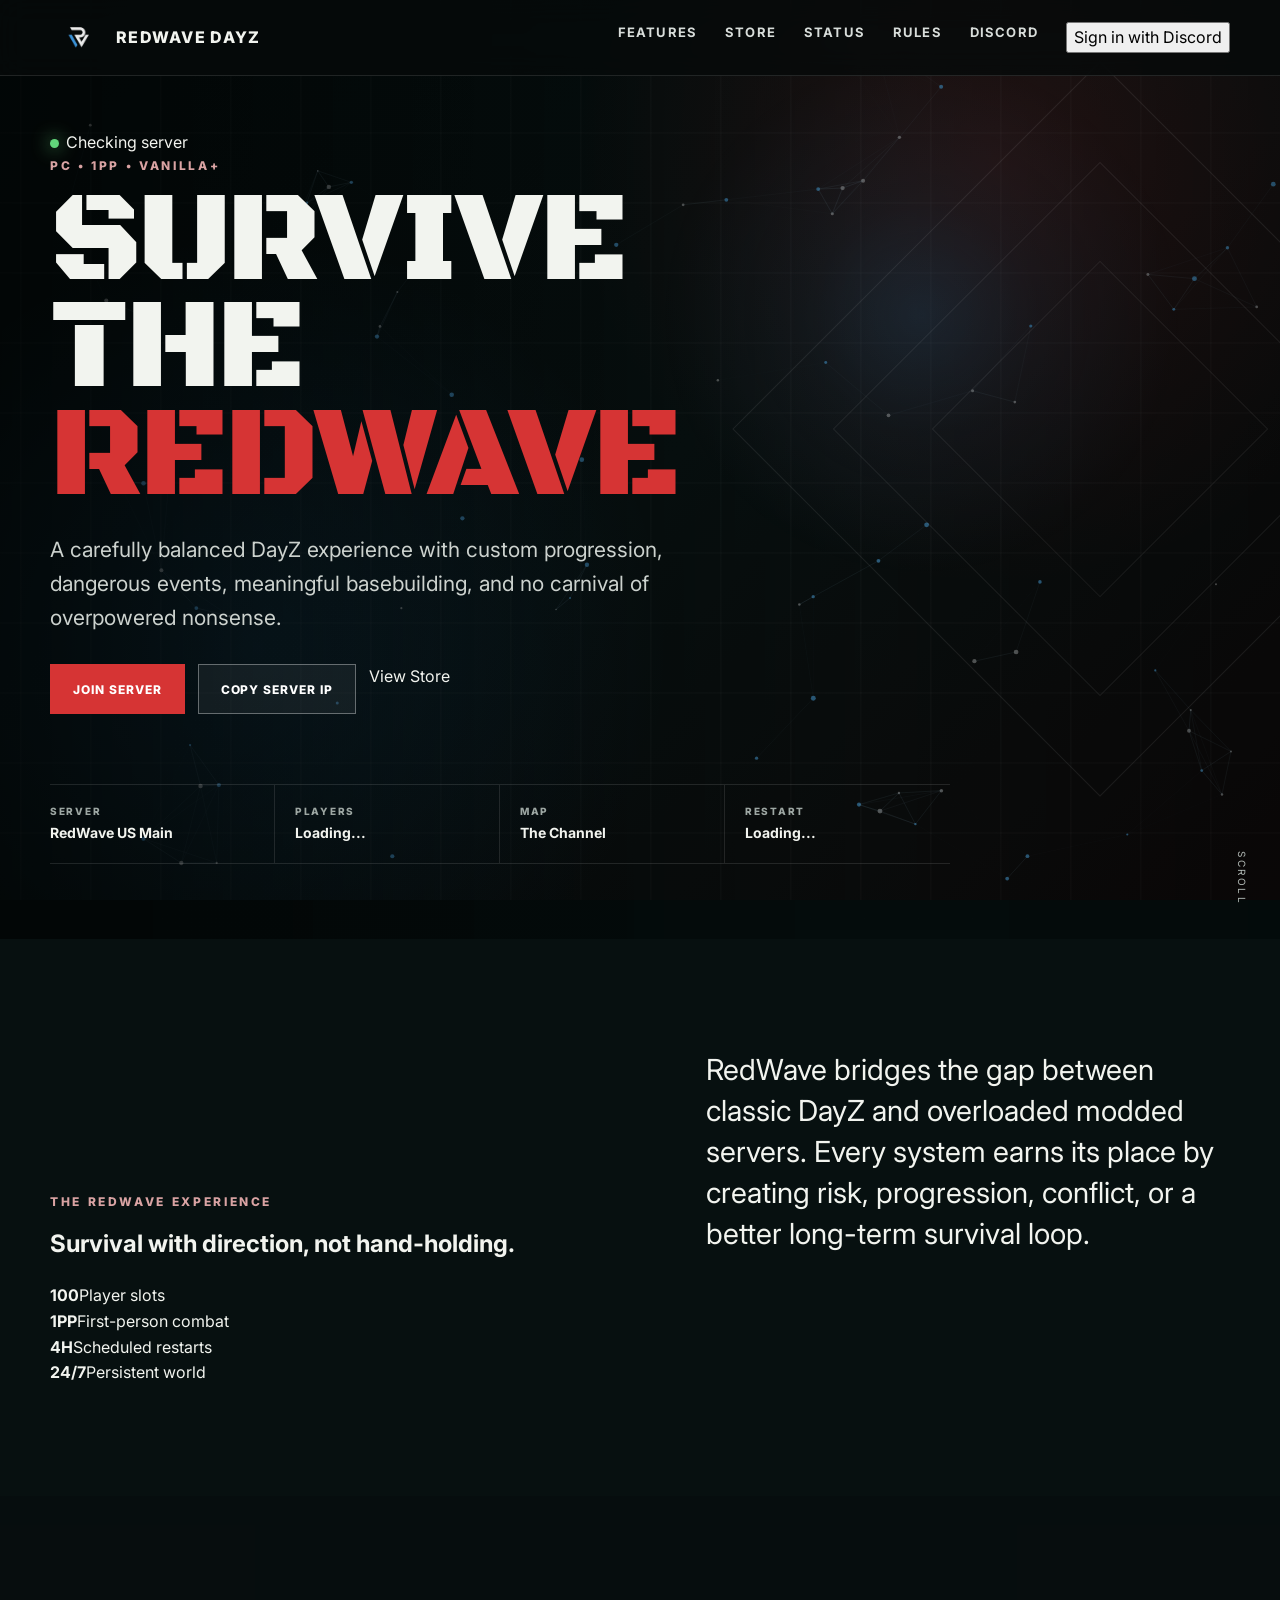
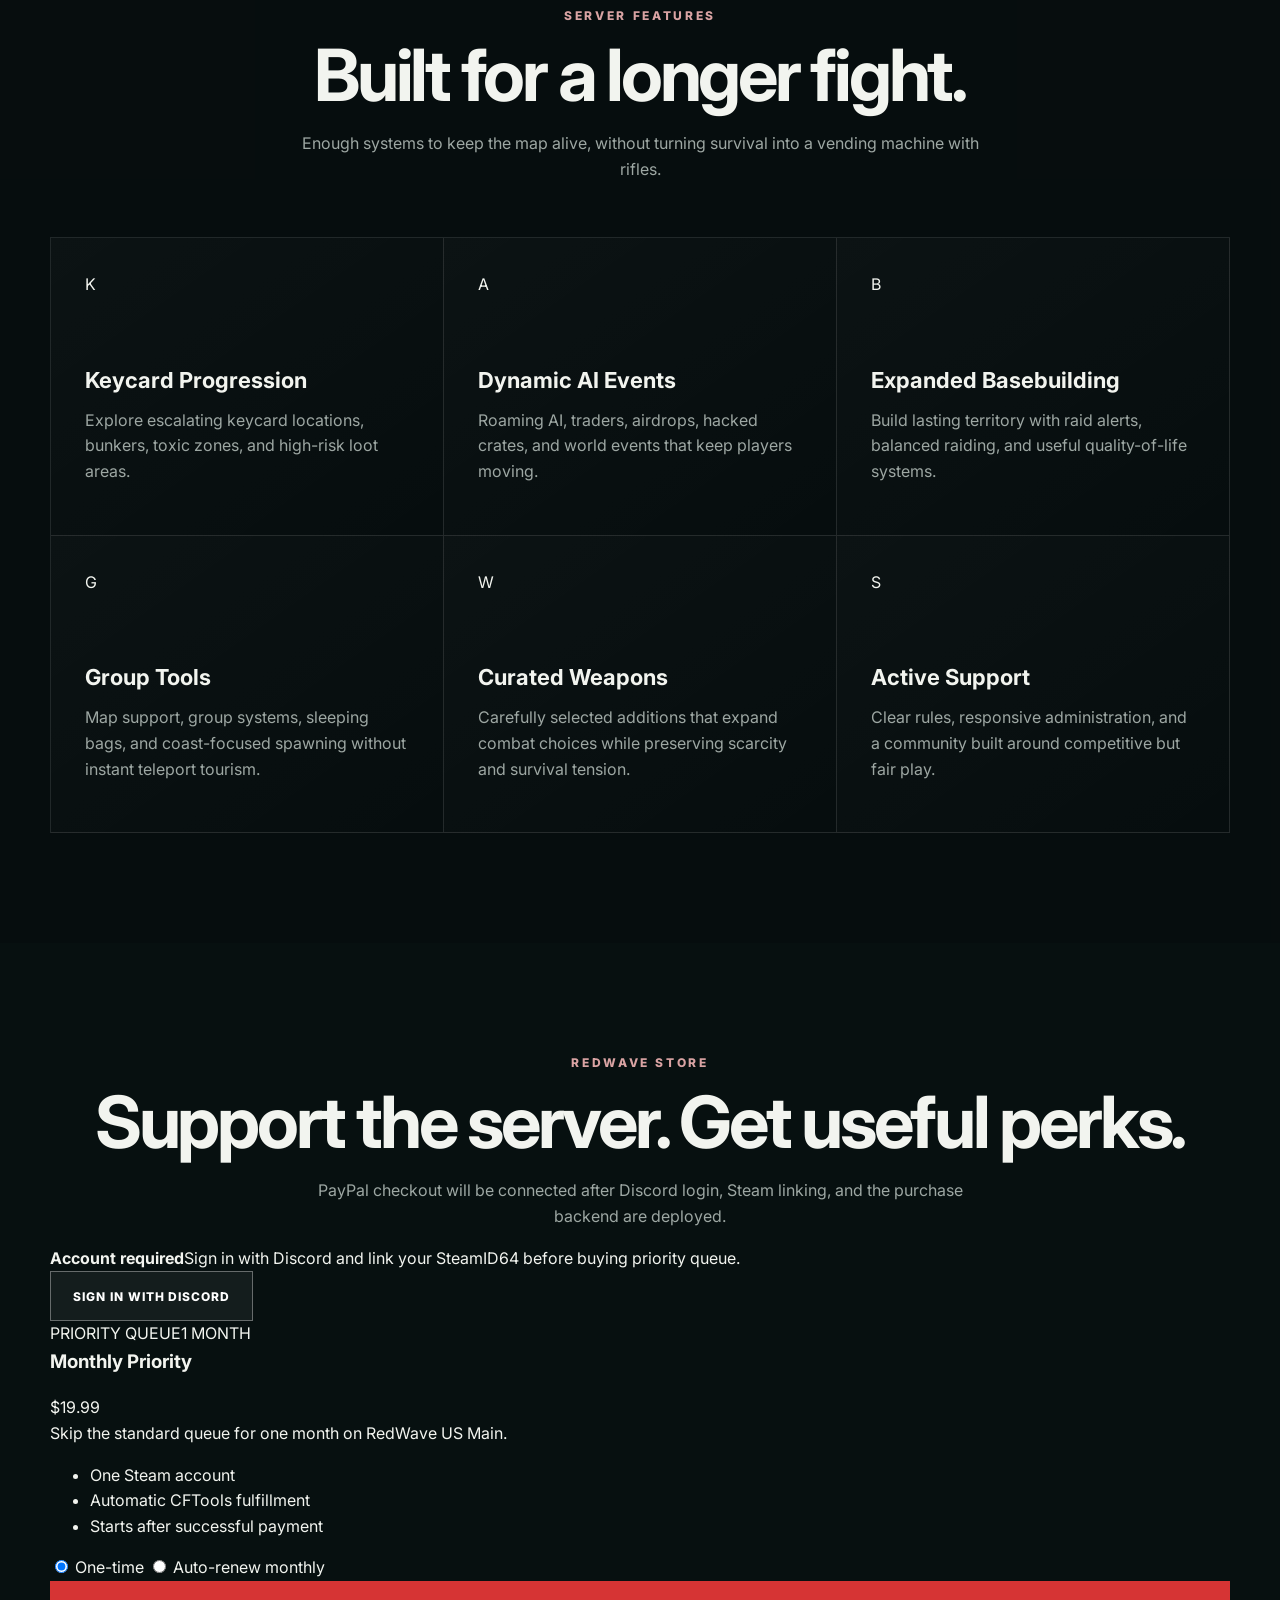
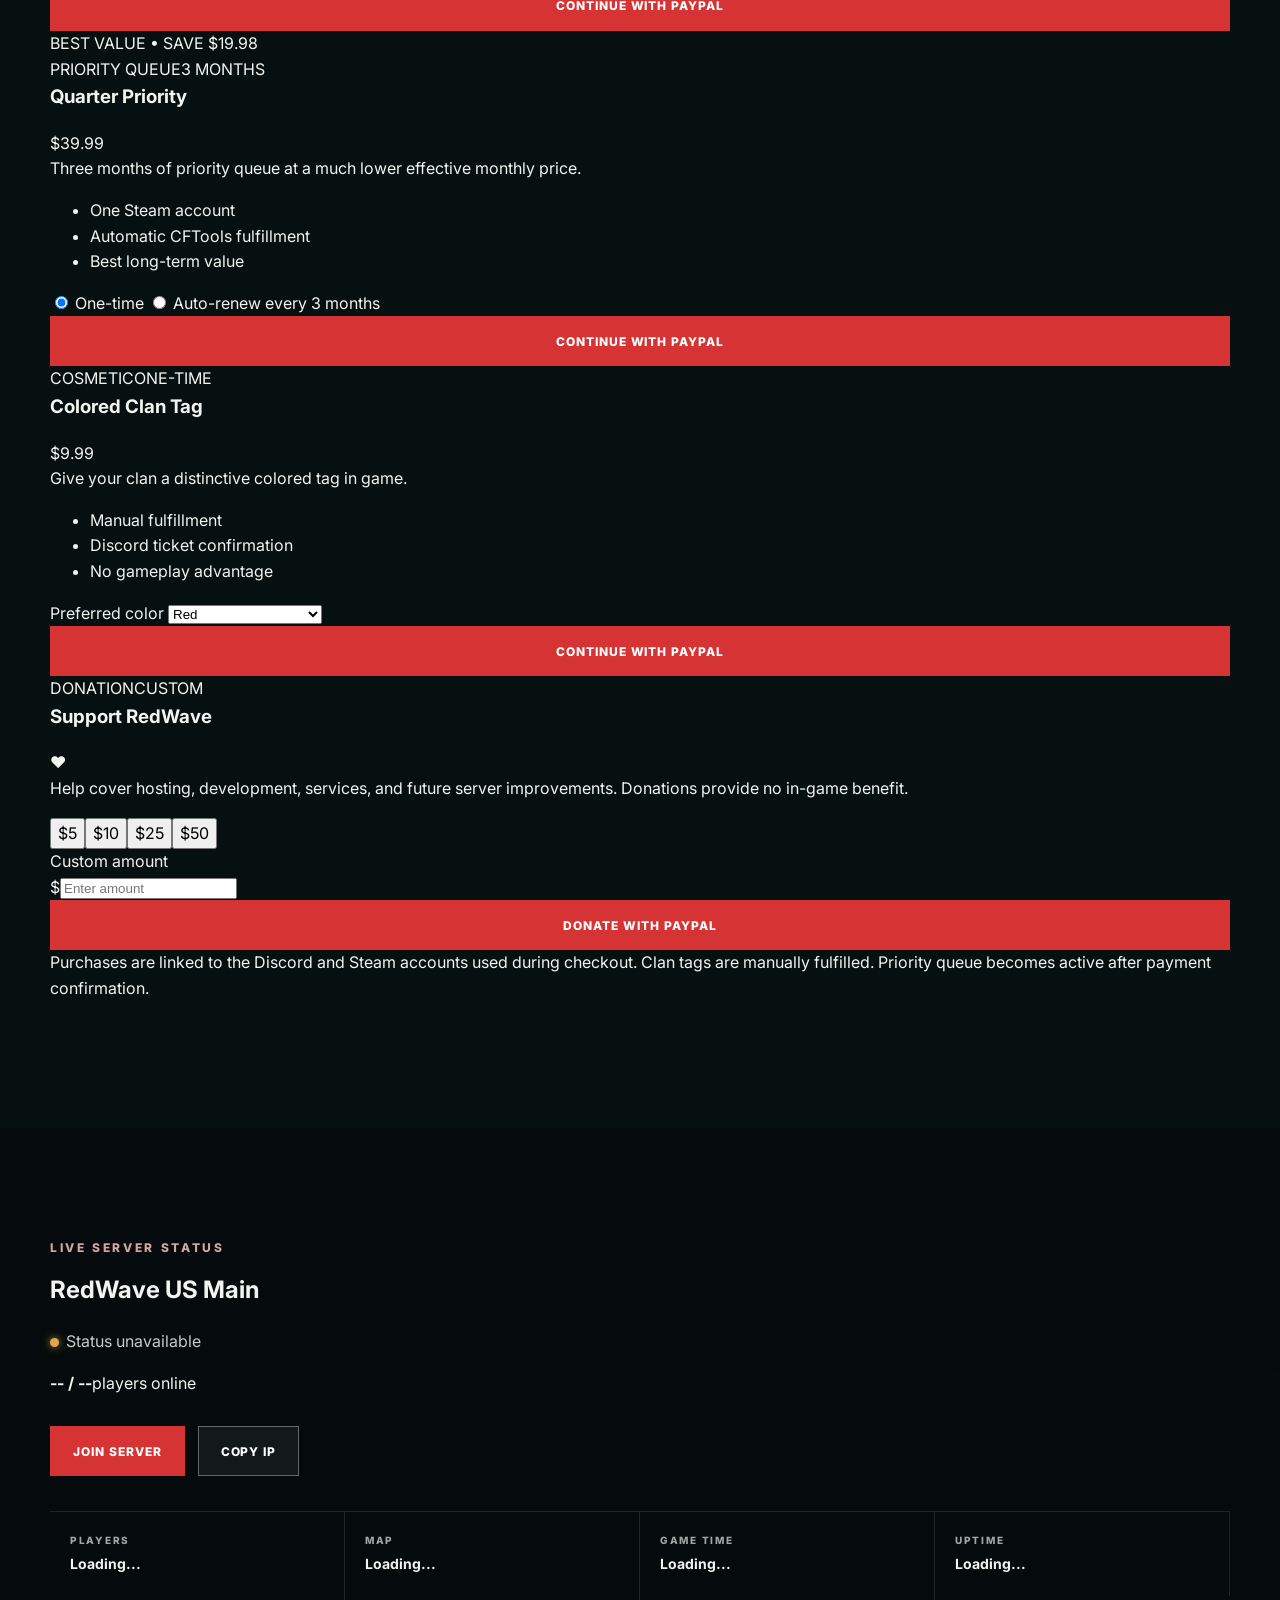
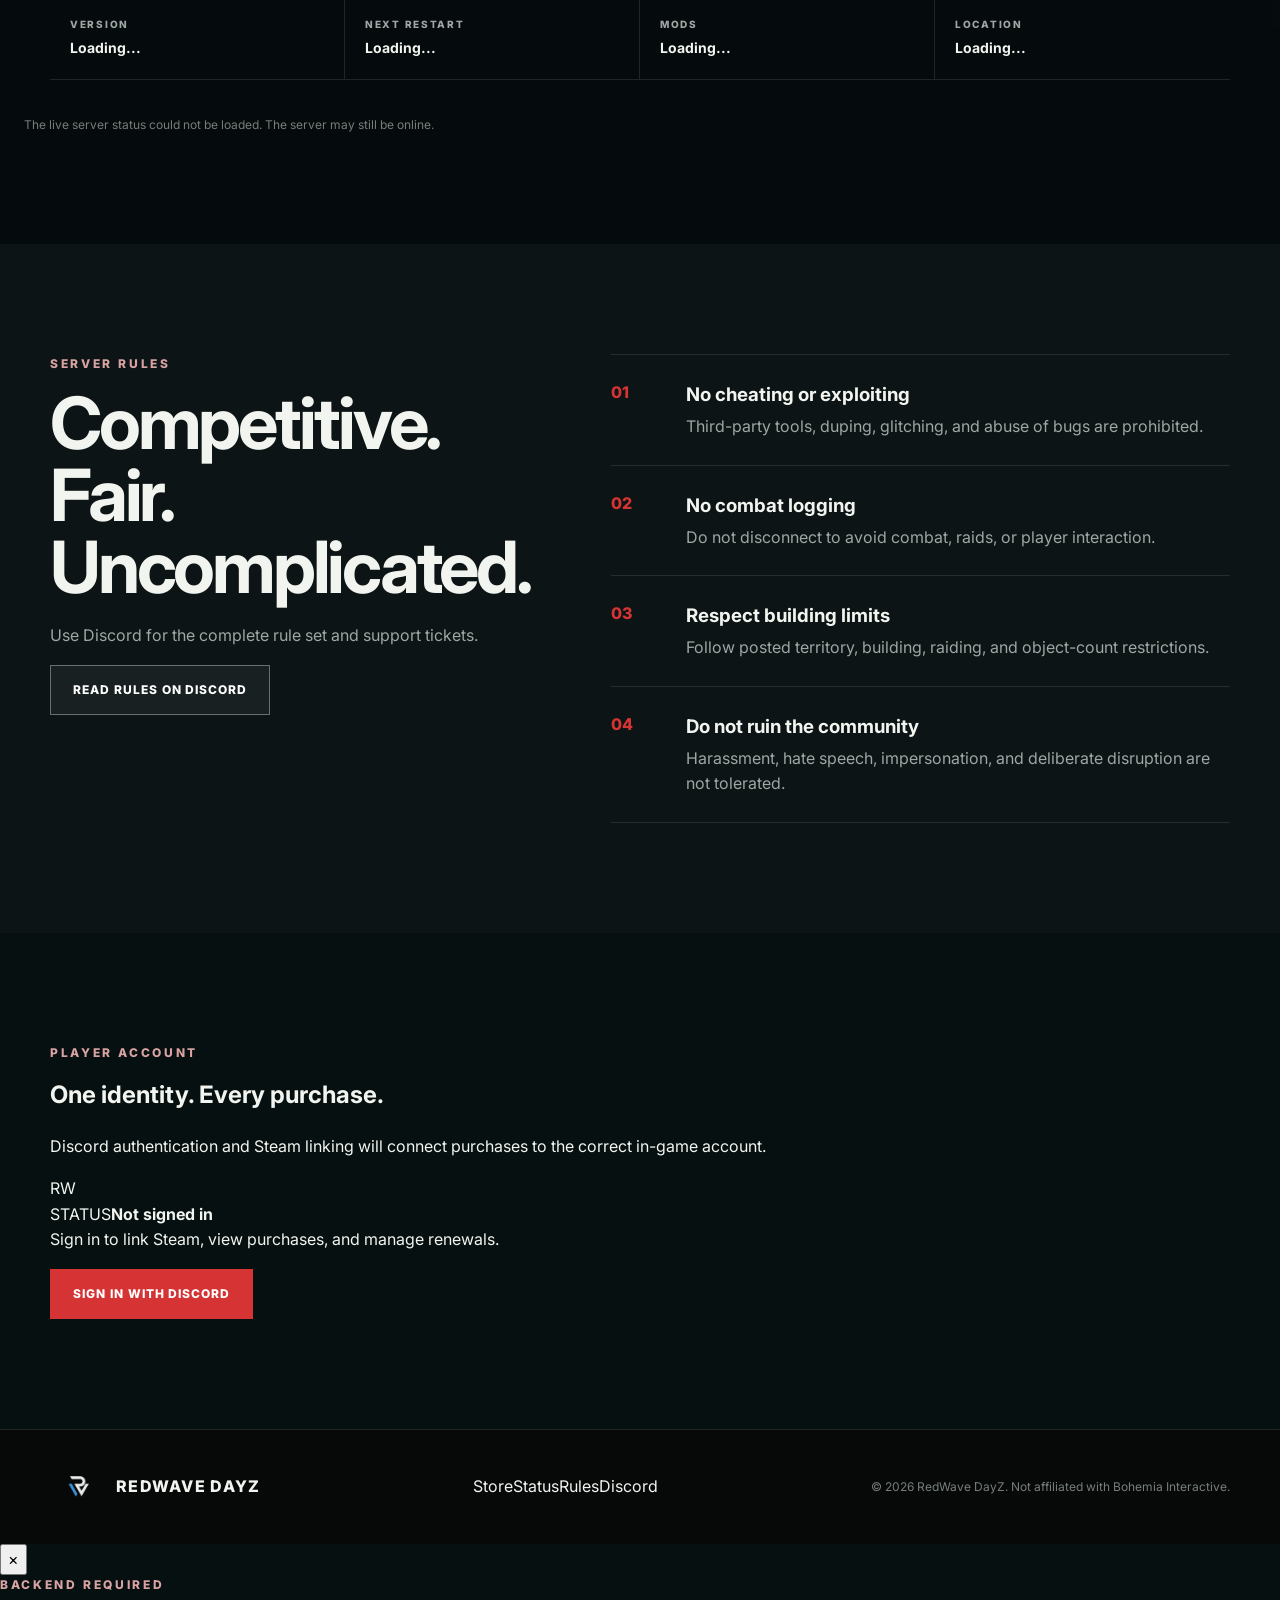
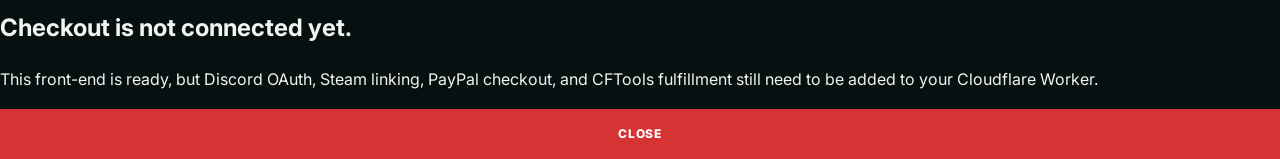
==== commit 88293b27: "Update index.html" ====
--- a/index.html
+++ b/index.html
@@ -1,251 +1,231 @@
 <!DOCTYPE html>
 <html lang="en">
-   <head>
-      <meta charset="UTF-8" />
-      <meta name="viewport" content="width=device-width, initial-scale=1.0" />
-      <meta name="description" content="RedWave DayZ - A balanced vanilla-plus survival experience on The Channel." />
-      <title>RedWave DayZ</title>
-      <link rel="preconnect" href="https://fonts.googleapis.com">
-      <link rel="preconnect" href="https://fonts.gstatic.com" crossorigin>
-      <link href="https://fonts.googleapis.com/css2?family=Black+Ops+One&family=Inter:wght@400;500;600;700;800&display=swap" rel="stylesheet">
-      <link rel="stylesheet" href="styles.css?v=4" />
-   </head>
-   <body>
-      <canvas id="interactiveBackground" aria-hidden="true"></canvas>
-      <header class="site-header">
-         <a class="brand" href="#home" aria-label="RedWave home">
-         <img class="brand-logo" src="redwave-logo.png" alt="RedWave logo">
-         <span>REDWAVE DAYZ</span>
-         </a>
-         <button class="menu-button" id="menuButton" aria-label="Open menu" aria-expanded="false">
-         <span></span><span></span><span></span>
-         </button>
-         <nav id="mainNav">
-            <a href="#about">About</a>
-            <a href="#features">Features</a>
-            <a href="#rules">Rules</a>
-            <a href="#status">Status</a>
-            <a href="#join">Join</a>
-         </nav>
-      </header>
-      <main>
-         <section class="hero" id="home">
-            <div class="hero-overlay"></div>
-            <div class="hero-grid"></div>
-            <div class="hero-content">
-               <p class="eyebrow">PC • VANILLA+</p>
-               <h1>SURVIVE THE<br><span>REDWAVE</span></h1>
-               <p class="hero-copy">
-                  A balanced DayZ survival server with custom bunkers, keycards, AI events,
-                  hacked crates, basebuilding, and meaningful progression.
-               </p>
-               <div class="hero-actions">
-                  <button class="primary-button" data-copy="146.168.41.133:2302">
-                  Copy Server IP
-                  </button>
-                  <a class="secondary-button" href="https://discord.gg/wgDtSu8fn2" target="_blank" rel="noopener">
-                  Join Discord
-                  </a>
-               </div>
-               <div class="server-strip">
-                  <div>
-                     <span>SERVER</span>
-                     <strong>RedWave US Main</strong>
-                  </div>
-                  <div>
-                     <span>MAP</span>
-                     <strong id="heroMap">The Channel</strong>
-                  </div>
-                  <div>
-                     <span>PLAYSTYLE</span>
-                     <strong>Vanilla+</strong>
-                  </div>
-                  <div>
-                     <span>SLOTS</span>
-                     <strong id="heroSlots">100</strong>
-                  </div>
-               </div>
-            </div>
-            <a class="scroll-cue" href="#about">SCROLL</a>
-         </section>
-         <section class="section intro" id="about">
-            <div class="section-heading">
-               <p class="eyebrow">WELCOME TO REDWAVE</p>
-               <h2>Survival with purpose.</h2>
-            </div>
-            <div class="intro-grid">
-               <p class="lead">
-                  RedWave bridges the gap between vanilla survival and overloaded modded servers.
-                  Every system is chosen to add progression without turning DayZ into an arcade lobby wearing camouflage.
-               </p>
-               <div class="stat-grid">
-                  <article>
-                     <strong>4H</strong>
-                     <span>Server restarts</span>
-                  </article>
-                  <article>
-                     <strong>1PP</strong>
-                     <span>First-person combat</span>
-                  </article>
-                  <article>
-                     <strong>100</strong>
-                     <span>Player slots</span>
-                  </article>
-                  <article>
-                     <strong>24/7</strong>
-                     <span>Persistent survival</span>
-                  </article>
-               </div>
-            </div>
-         </section>
-         <section class="section dark-section" id="features">
-            <div class="section-heading centered">
-               <p class="eyebrow">SERVER FEATURES</p>
-               <h2>Built for long-term survival.</h2>
-               <p>Enough content to keep players moving, without handing everyone a tank and a shopping mall.</p>
-            </div>
-            <div class="feature-grid">
-               <article class="feature-card">
-                  <span class="feature-number">01</span>
-                  <h3>Custom Progression</h3>
-                  <p>Keycards, bunkers, toxic zones, hacked crates, stashes, and escalating risk.</p>
-               </article>
-               <article class="feature-card">
-                  <span class="feature-number">02</span>
-                  <h3>Dynamic Events</h3>
-                  <p>Airdrops, roaming AI, traders, and world events that keep the map active.</p>
-               </article>
-               <article class="feature-card">
-                  <span class="feature-number">03</span>
-                  <h3>Basebuilding</h3>
-                  <p>Expanded building systems, raid alerts, and balanced raiding mechanics.</p>
-               </article>
-               <article class="feature-card">
-                  <span class="feature-number">04</span>
-                  <h3>Group Systems</h3>
-                  <p>Map tools, groups, sleeping bags, and coast-focused spawning.</p>
-               </article>
-               <article class="feature-card">
-                  <span class="feature-number">05</span>
-                  <h3>Custom Weapons</h3>
-                  <p>Carefully selected weapon additions without destroying survival balance.</p>
-               </article>
-               <article class="feature-card">
-                  <span class="feature-number">06</span>
-                  <h3>Active Administration</h3>
-                  <p>Clear rules, responsive support, and a focus on fair play.</p>
-               </article>
-            </div>
-         </section>
-         <section class="section rules-section" id="rules">
-            <div class="rules-layout">
-               <div>
-                  <p class="eyebrow">SERVER RULES</p>
-                  <h2>Keep it competitive.<br>Keep it fair.</h2>
-                  <p class="muted">Replace these sample rules with your final rules before publishing.</p>
-               </div>
-               <div class="rules-list">
-                  <article>
-                     <span>01</span>
-                     <div>
-                        <h3>No cheating or exploiting</h3>
-                        <p>Third-party tools, duping, glitching, and abuse of bugs are prohibited.</p>
-                     </div>
-                  </article>
-                  <article>
-                     <span>02</span>
-                     <div>
-                        <h3>No combat logging</h3>
-                        <p>Do not disconnect to avoid combat, raids, or player interaction.</p>
-                     </div>
-                  </article>
-                  <article>
-                     <span>03</span>
-                     <div>
-                        <h3>Respect base limits</h3>
-                        <p>Follow posted building, territory, and object-count restrictions.</p>
-                     </div>
-                  </article>
-                  <article>
-                     <span>04</span>
-                     <div>
-                        <h3>Use common sense</h3>
-                        <p>Harassment, hate speech, impersonation, and deliberate disruption are not tolerated.</p>
-                     </div>
-                  </article>
-               </div>
-            </div>
-         </section>
-         <section class="section status-section" id="status">
-            <div class="status-card">
-               <div>
-                  <p class="eyebrow">SERVER STATUS</p>
-                  <h2 id="liveServerName">RedWave US Main</h2>
-                  <p class="status-line">
-                     <span class="status-dot" id="statusDot"></span>
-                     <span id="serverStatus">Loading...</span>
-                  </p>
-               </div>
-               <div class="status-details">
-                  <div>
-                     <span>Players</span>
-                     <strong id="livePlayers">Loading...</strong>
-                  </div>
-                  <div>
-                     <span>Map</span>
-                     <strong id="liveMap">Loading...</strong>
-                  </div>
-                  <div>
-                     <span>Game Time</span>
-                     <strong id="liveTime">Loading...</strong>
-                  </div>
-                  <div>
-                     <span>Uptime</span>
-                     <strong id="liveUptime">Loading...</strong>
-                  </div>
-                  <div>
-                     <span>Version</span>
-                     <strong id="liveVersion">Loading...</strong>
-                  </div>
-                  <div>
-                     <span>Restart</span>
-                     <strong id="liveRestart">Loading...</strong>
-                  </div>
-                  <div>
-                     <span>Mods</span>
-                     <strong id="liveMods">Loading...</strong>
-                  </div>
-                  <div>
-                     <span>Location</span>
-                     <strong id="liveLocation">Loading...</strong>
-                  </div>
-               </div>
-               <button class="primary-button wide" data-copy="146.168.41.133:2302">Copy Connection Address</button>
-               <p class="small-note" id="statusUpdated">
-                  Connecting to RedWave live server...
-               </p>
-            </div>
-         </section>
-         <section class="section join-section" id="join">
-            <div class="join-card">
-               <p class="eyebrow">READY TO SURVIVE?</p>
-               <h2>Join RedWave.</h2>
-               <p>Connect to the server, join Discord, read the rules, and try not to die in the first ten minutes.</p>
-               <div class="hero-actions centered-actions">
-                  <button class="primary-button" data-copy="146.168.41.133:2302">Copy Server IP</button>
-                  <a class="secondary-button" href="https://discord.gg/wgDtSu8fn2" target="_blank" rel="noopener">Open Discord</a>
-               </div>
-            </div>
-         </section>
-      </main>
-      <footer>
-         <div class="brand">
-            <img class="brand-logo" src="redwave-logo.png" alt="RedWave logo">
-            <span>REDWAVE DAYZ</span>
-         </div>
-         <p>© <span id="year"></span> RedWave DayZ. Not affiliated with Bohemia Interactive.</p>
-      </footer>
-      <div class="toast" id="toast">Server IP copied</div>
-      <script src="script.js?v=4"></script>
-   </body>
+<head>
+  <meta charset="UTF-8">
+  <meta name="viewport" content="width=device-width, initial-scale=1.0">
+  <meta name="description" content="RedWave DayZ, a balanced PC vanilla-plus survival server on The Channel.">
+  <title>RedWave DayZ | Survival, Store & Live Status</title>
+  <link rel="preconnect" href="https://fonts.googleapis.com">
+  <link rel="preconnect" href="https://fonts.gstatic.com" crossorigin>
+  <link href="https://fonts.googleapis.com/css2?family=Black+Ops+One&family=Inter:wght@400;500;600;700;800&display=swap" rel="stylesheet">
+  <link rel="stylesheet" href="styles.css?v=5">
+</head>
+<body>
+  <canvas id="interactiveBackground" aria-hidden="true"></canvas>
+
+  <header class="site-header">
+    <a class="brand" href="#home" aria-label="RedWave home">
+      <img class="brand-logo" src="redwave-logo.png" alt="RedWave logo">
+      <span>REDWAVE DAYZ</span>
+    </a>
+
+    <button class="menu-button" id="menuButton" aria-label="Open menu" aria-expanded="false">
+      <span></span><span></span><span></span>
+    </button>
+
+    <nav id="mainNav" aria-label="Main navigation">
+      <a href="#features">Features</a>
+      <a href="#store">Store</a>
+      <a href="#status">Status</a>
+      <a href="#rules">Rules</a>
+      <a href="https://discord.gg/wgDtSu8fn2" target="_blank" rel="noopener">Discord</a>
+      <button class="nav-login" id="discordLoginButton" type="button">Sign in with Discord</button>
+    </nav>
+  </header>
+
+  <main>
+    <section class="hero" id="home">
+      <div class="hero-overlay"></div>
+      <div class="hero-grid"></div>
+      <div class="hero-content">
+        <div class="hero-badge"><span class="status-dot" id="heroStatusDot"></span><span id="heroServerStatus">Checking server</span></div>
+        <p class="eyebrow">PC • 1PP • VANILLA+</p>
+        <h1>SURVIVE THE<br><span>REDWAVE</span></h1>
+        <p class="hero-copy">A carefully balanced DayZ experience with custom progression, dangerous events, meaningful basebuilding, and no carnival of overpowered nonsense.</p>
+        <div class="hero-actions">
+          <a class="primary-button" href="steam://connect/146.168.41.133:2302">Join Server</a>
+          <button class="secondary-button" data-copy="146.168.41.133:2302">Copy Server IP</button>
+          <a class="ghost-button" href="#store">View Store</a>
+        </div>
+
+        <div class="server-strip">
+          <div><span>SERVER</span><strong>RedWave US Main</strong></div>
+          <div><span>PLAYERS</span><strong id="heroPlayers">Loading...</strong></div>
+          <div><span>MAP</span><strong id="heroMap">The Channel</strong></div>
+          <div><span>RESTART</span><strong id="heroRestart">Loading...</strong></div>
+        </div>
+      </div>
+      <a class="scroll-cue" href="#features">SCROLL</a>
+    </section>
+
+    <section class="section intro-section">
+      <div class="intro-grid">
+        <div>
+          <p class="eyebrow">THE REDWAVE EXPERIENCE</p>
+          <h2>Survival with direction, not hand-holding.</h2>
+        </div>
+        <p class="lead">RedWave bridges the gap between classic DayZ and overloaded modded servers. Every system earns its place by creating risk, progression, conflict, or a better long-term survival loop.</p>
+      </div>
+      <div class="quick-stats">
+        <article><strong>100</strong><span>Player slots</span></article>
+        <article><strong>1PP</strong><span>First-person combat</span></article>
+        <article><strong>4H</strong><span>Scheduled restarts</span></article>
+        <article><strong>24/7</strong><span>Persistent world</span></article>
+      </div>
+    </section>
+
+    <section class="section dark-section" id="features">
+      <div class="section-heading centered">
+        <p class="eyebrow">SERVER FEATURES</p>
+        <h2>Built for a longer fight.</h2>
+        <p>Enough systems to keep the map alive, without turning survival into a vending machine with rifles.</p>
+      </div>
+      <div class="feature-grid">
+        <article class="feature-card"><span class="feature-icon">K</span><h3>Keycard Progression</h3><p>Explore escalating keycard locations, bunkers, toxic zones, and high-risk loot areas.</p></article>
+        <article class="feature-card"><span class="feature-icon">A</span><h3>Dynamic AI Events</h3><p>Roaming AI, traders, airdrops, hacked crates, and world events that keep players moving.</p></article>
+        <article class="feature-card"><span class="feature-icon">B</span><h3>Expanded Basebuilding</h3><p>Build lasting territory with raid alerts, balanced raiding, and useful quality-of-life systems.</p></article>
+        <article class="feature-card"><span class="feature-icon">G</span><h3>Group Tools</h3><p>Map support, group systems, sleeping bags, and coast-focused spawning without instant teleport tourism.</p></article>
+        <article class="feature-card"><span class="feature-icon">W</span><h3>Curated Weapons</h3><p>Carefully selected additions that expand combat choices while preserving scarcity and survival tension.</p></article>
+        <article class="feature-card"><span class="feature-icon">S</span><h3>Active Support</h3><p>Clear rules, responsive administration, and a community built around competitive but fair play.</p></article>
+      </div>
+    </section>
+
+    <section class="section store-section" id="store">
+      <div class="section-heading centered">
+        <p class="eyebrow">REDWAVE STORE</p>
+        <h2>Support the server. Get useful perks.</h2>
+        <p>PayPal checkout will be connected after Discord login, Steam linking, and the purchase backend are deployed.</p>
+      </div>
+
+      <div class="store-notice">
+        <div><strong>Account required</strong><span>Sign in with Discord and link your SteamID64 before buying priority queue.</span></div>
+        <button class="secondary-button" id="storeLoginButton" type="button">Sign in with Discord</button>
+      </div>
+
+      <div class="product-grid">
+        <article class="product-card">
+          <div class="product-top"><span class="product-type">PRIORITY QUEUE</span><span class="product-duration">1 MONTH</span></div>
+          <h3>Monthly Priority</h3>
+          <div class="price"><span>$</span>19.99</div>
+          <p>Skip the standard queue for one month on RedWave US Main.</p>
+          <ul><li>One Steam account</li><li>Automatic CFTools fulfillment</li><li>Starts after successful payment</li></ul>
+          <div class="purchase-choice" data-product="priority-1-month">
+            <label><input type="radio" name="priority1" value="one_time" checked> One-time</label>
+            <label><input type="radio" name="priority1" value="recurring"> Auto-renew monthly</label>
+          </div>
+          <button class="primary-button wide purchase-button" data-product="priority-1-month">Continue with PayPal</button>
+        </article>
+
+        <article class="product-card featured-product">
+          <span class="best-value">BEST VALUE • SAVE $19.98</span>
+          <div class="product-top"><span class="product-type">PRIORITY QUEUE</span><span class="product-duration">3 MONTHS</span></div>
+          <h3>Quarter Priority</h3>
+          <div class="price"><span>$</span>39.99</div>
+          <p>Three months of priority queue at a much lower effective monthly price.</p>
+          <ul><li>One Steam account</li><li>Automatic CFTools fulfillment</li><li>Best long-term value</li></ul>
+          <div class="purchase-choice" data-product="priority-3-month">
+            <label><input type="radio" name="priority3" value="one_time" checked> One-time</label>
+            <label><input type="radio" name="priority3" value="recurring"> Auto-renew every 3 months</label>
+          </div>
+          <button class="primary-button wide purchase-button" data-product="priority-3-month">Continue with PayPal</button>
+        </article>
+
+        <article class="product-card">
+          <div class="product-top"><span class="product-type">COSMETIC</span><span class="product-duration">ONE-TIME</span></div>
+          <h3>Colored Clan Tag</h3>
+          <div class="price"><span>$</span>9.99</div>
+          <p>Give your clan a distinctive colored tag in game.</p>
+          <ul><li>Manual fulfillment</li><li>Discord ticket confirmation</li><li>No gameplay advantage</li></ul>
+          <label class="select-label" for="clanTagColor">Preferred color</label>
+          <select id="clanTagColor" class="store-select">
+            <option value="red">Red</option><option value="blue">Blue</option><option value="green">Green</option><option value="purple">Purple</option><option value="orange">Orange</option><option value="yellow">Yellow</option><option value="custom">Request another color</option>
+          </select>
+          <button class="primary-button wide purchase-button" data-product="clan-tag">Continue with PayPal</button>
+        </article>
+
+        <article class="product-card donation-card">
+          <div class="product-top"><span class="product-type">DONATION</span><span class="product-duration">CUSTOM</span></div>
+          <h3>Support RedWave</h3>
+          <div class="donation-symbol">♥</div>
+          <p>Help cover hosting, development, services, and future server improvements. Donations provide no in-game benefit.</p>
+          <div class="donation-presets">
+            <button type="button" data-donation="5">$5</button><button type="button" data-donation="10">$10</button><button type="button" data-donation="25">$25</button><button type="button" data-donation="50">$50</button>
+          </div>
+          <label class="select-label" for="donationAmount">Custom amount</label>
+          <div class="amount-input"><span>$</span><input id="donationAmount" type="number" min="1" step="1" placeholder="Enter amount"></div>
+          <button class="primary-button wide" id="donateButton" type="button">Donate with PayPal</button>
+        </article>
+      </div>
+      <p class="store-footnote">Purchases are linked to the Discord and Steam accounts used during checkout. Clan tags are manually fulfilled. Priority queue becomes active after payment confirmation.</p>
+    </section>
+
+    <section class="section status-section" id="status">
+      <div class="status-shell">
+        <div class="status-summary">
+          <p class="eyebrow">LIVE SERVER STATUS</p>
+          <h2 id="liveServerName">RedWave US Main</h2>
+          <p class="status-line"><span class="status-dot" id="statusDot"></span><span id="serverStatus">Loading...</span></p>
+          <div class="status-player-count"><strong id="livePlayersLarge">-- / --</strong><span>players online</span></div>
+          <div class="hero-actions">
+            <a class="primary-button" href="steam://connect/146.168.41.133:2302">Join Server</a>
+            <button class="secondary-button" data-copy="146.168.41.133:2302">Copy IP</button>
+          </div>
+        </div>
+        <div class="status-details">
+          <div><span>Players</span><strong id="livePlayers">Loading...</strong></div>
+          <div><span>Map</span><strong id="liveMap">Loading...</strong></div>
+          <div><span>Game Time</span><strong id="liveTime">Loading...</strong></div>
+          <div><span>Uptime</span><strong id="liveUptime">Loading...</strong></div>
+          <div><span>Version</span><strong id="liveVersion">Loading...</strong></div>
+          <div><span>Next Restart</span><strong id="liveRestart">Loading...</strong></div>
+          <div><span>Mods</span><strong id="liveMods">Loading...</strong></div>
+          <div><span>Location</span><strong id="liveLocation">Loading...</strong></div>
+        </div>
+      </div>
+      <p class="small-note" id="statusUpdated">Connecting to RedWave live server...</p>
+    </section>
+
+    <section class="section rules-section" id="rules">
+      <div class="rules-layout">
+        <div><p class="eyebrow">SERVER RULES</p><h2>Competitive.<br>Fair.<br>Uncomplicated.</h2><p class="muted">Use Discord for the complete rule set and support tickets.</p><a class="secondary-button" href="https://discord.gg/wgDtSu8fn2" target="_blank" rel="noopener">Read Rules on Discord</a></div>
+        <div class="rules-list">
+          <article><span>01</span><div><h3>No cheating or exploiting</h3><p>Third-party tools, duping, glitching, and abuse of bugs are prohibited.</p></div></article>
+          <article><span>02</span><div><h3>No combat logging</h3><p>Do not disconnect to avoid combat, raids, or player interaction.</p></div></article>
+          <article><span>03</span><div><h3>Respect building limits</h3><p>Follow posted territory, building, raiding, and object-count restrictions.</p></div></article>
+          <article><span>04</span><div><h3>Do not ruin the community</h3><p>Harassment, hate speech, impersonation, and deliberate disruption are not tolerated.</p></div></article>
+        </div>
+      </div>
+    </section>
+
+    <section class="section account-section" id="account">
+      <div class="account-card">
+        <div><p class="eyebrow">PLAYER ACCOUNT</p><h2>One identity. Every purchase.</h2><p>Discord authentication and Steam linking will connect purchases to the correct in-game account.</p></div>
+        <div class="account-preview">
+          <div class="avatar-placeholder">RW</div>
+          <div><span class="account-label">STATUS</span><strong>Not signed in</strong><p>Sign in to link Steam, view purchases, and manage renewals.</p></div>
+          <button class="primary-button" id="accountLoginButton" type="button">Sign in with Discord</button>
+        </div>
+      </div>
+    </section>
+  </main>
+
+  <footer>
+    <div class="brand"><img class="brand-logo" src="redwave-logo.png" alt="RedWave logo"><span>REDWAVE DAYZ</span></div>
+    <div class="footer-links"><a href="#store">Store</a><a href="#status">Status</a><a href="#rules">Rules</a><a href="https://discord.gg/wgDtSu8fn2" target="_blank" rel="noopener">Discord</a></div>
+    <p>© <span id="year"></span> RedWave DayZ. Not affiliated with Bohemia Interactive.</p>
+  </footer>
+
+  <div class="toast" id="toast" role="status">Server IP copied</div>
+  <div class="modal" id="comingSoonModal" aria-hidden="true">
+    <div class="modal-backdrop" data-close-modal></div>
+    <div class="modal-card" role="dialog" aria-modal="true" aria-labelledby="modalTitle">
+      <button class="modal-close" type="button" data-close-modal aria-label="Close">×</button>
+      <p class="eyebrow">BACKEND REQUIRED</p>
+      <h2 id="modalTitle">Checkout is not connected yet.</h2>
+      <p id="modalMessage">This front-end is ready, but Discord OAuth, Steam linking, PayPal checkout, and CFTools fulfillment still need to be added to your Cloudflare Worker.</p>
+      <button class="primary-button wide" type="button" data-close-modal>Close</button>
+    </div>
+  </div>
+  <script src="script.js?v=5"></script>
+</body>
 </html>
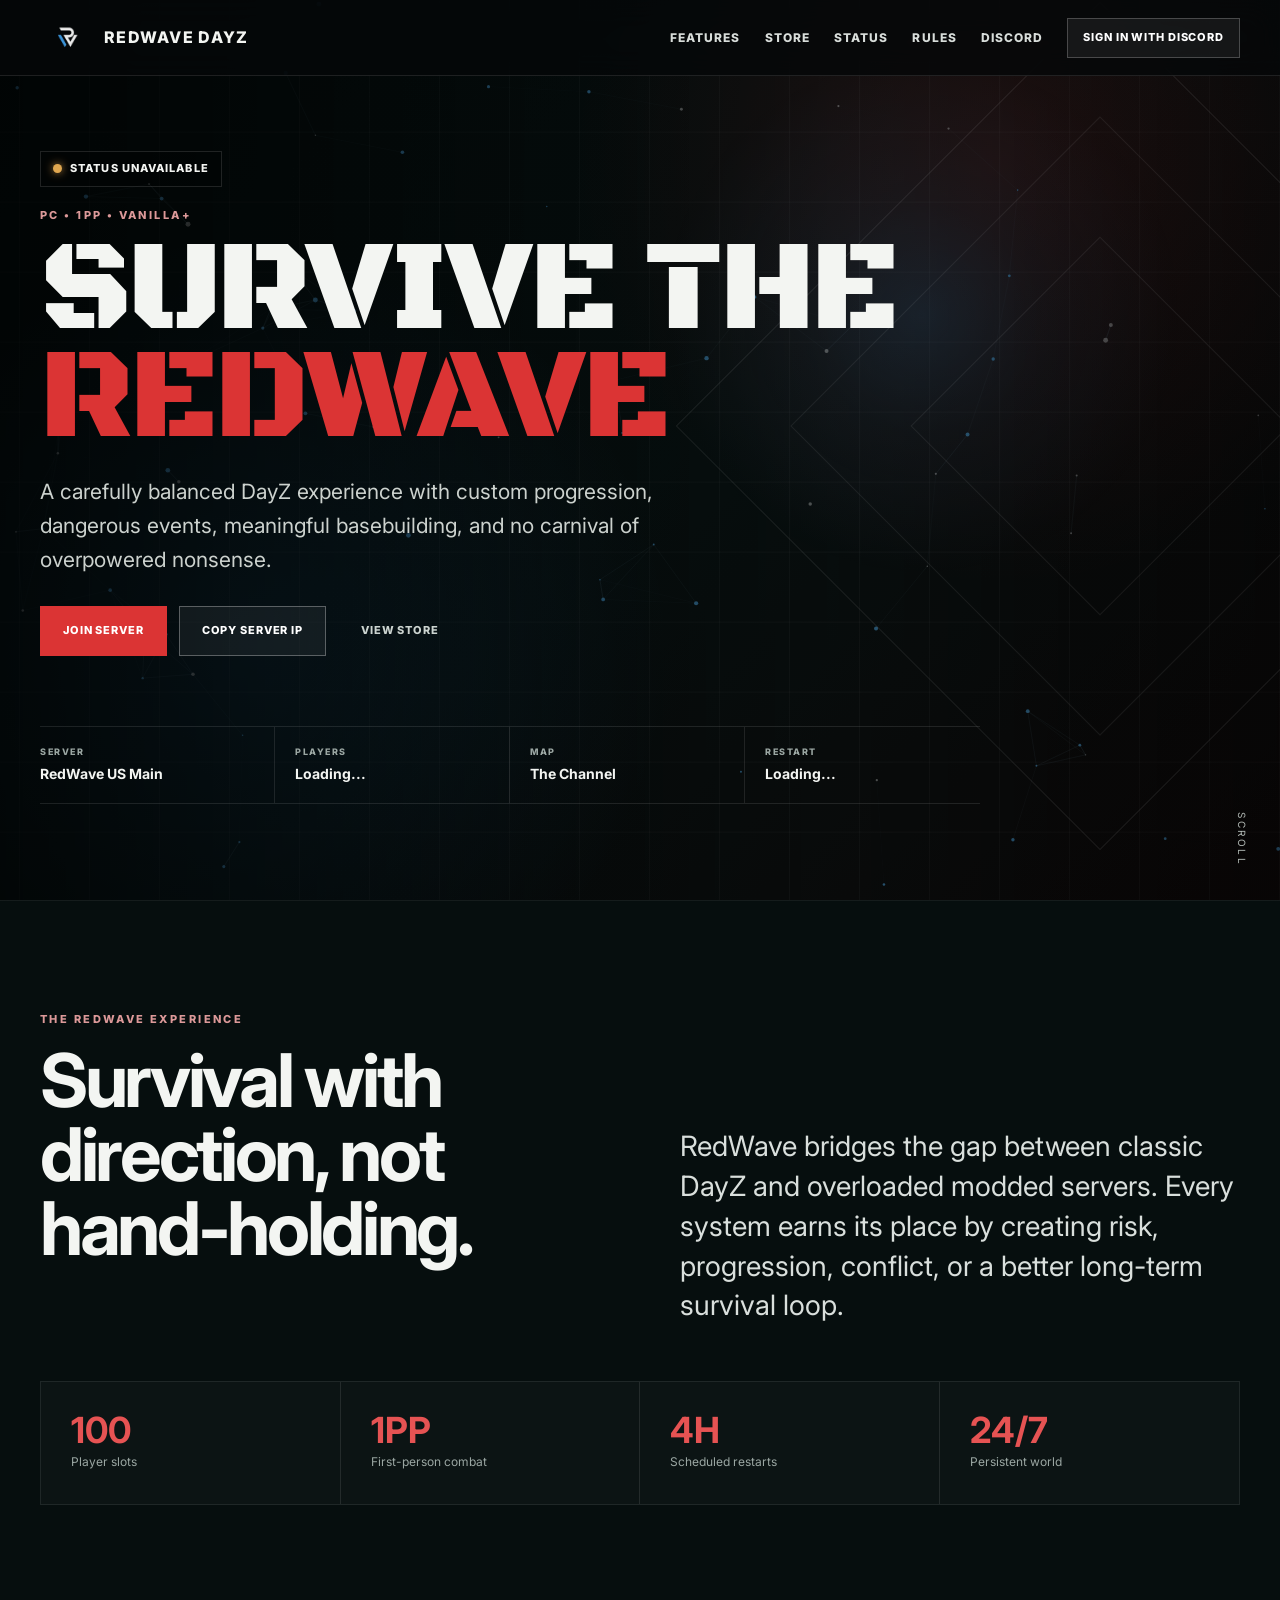
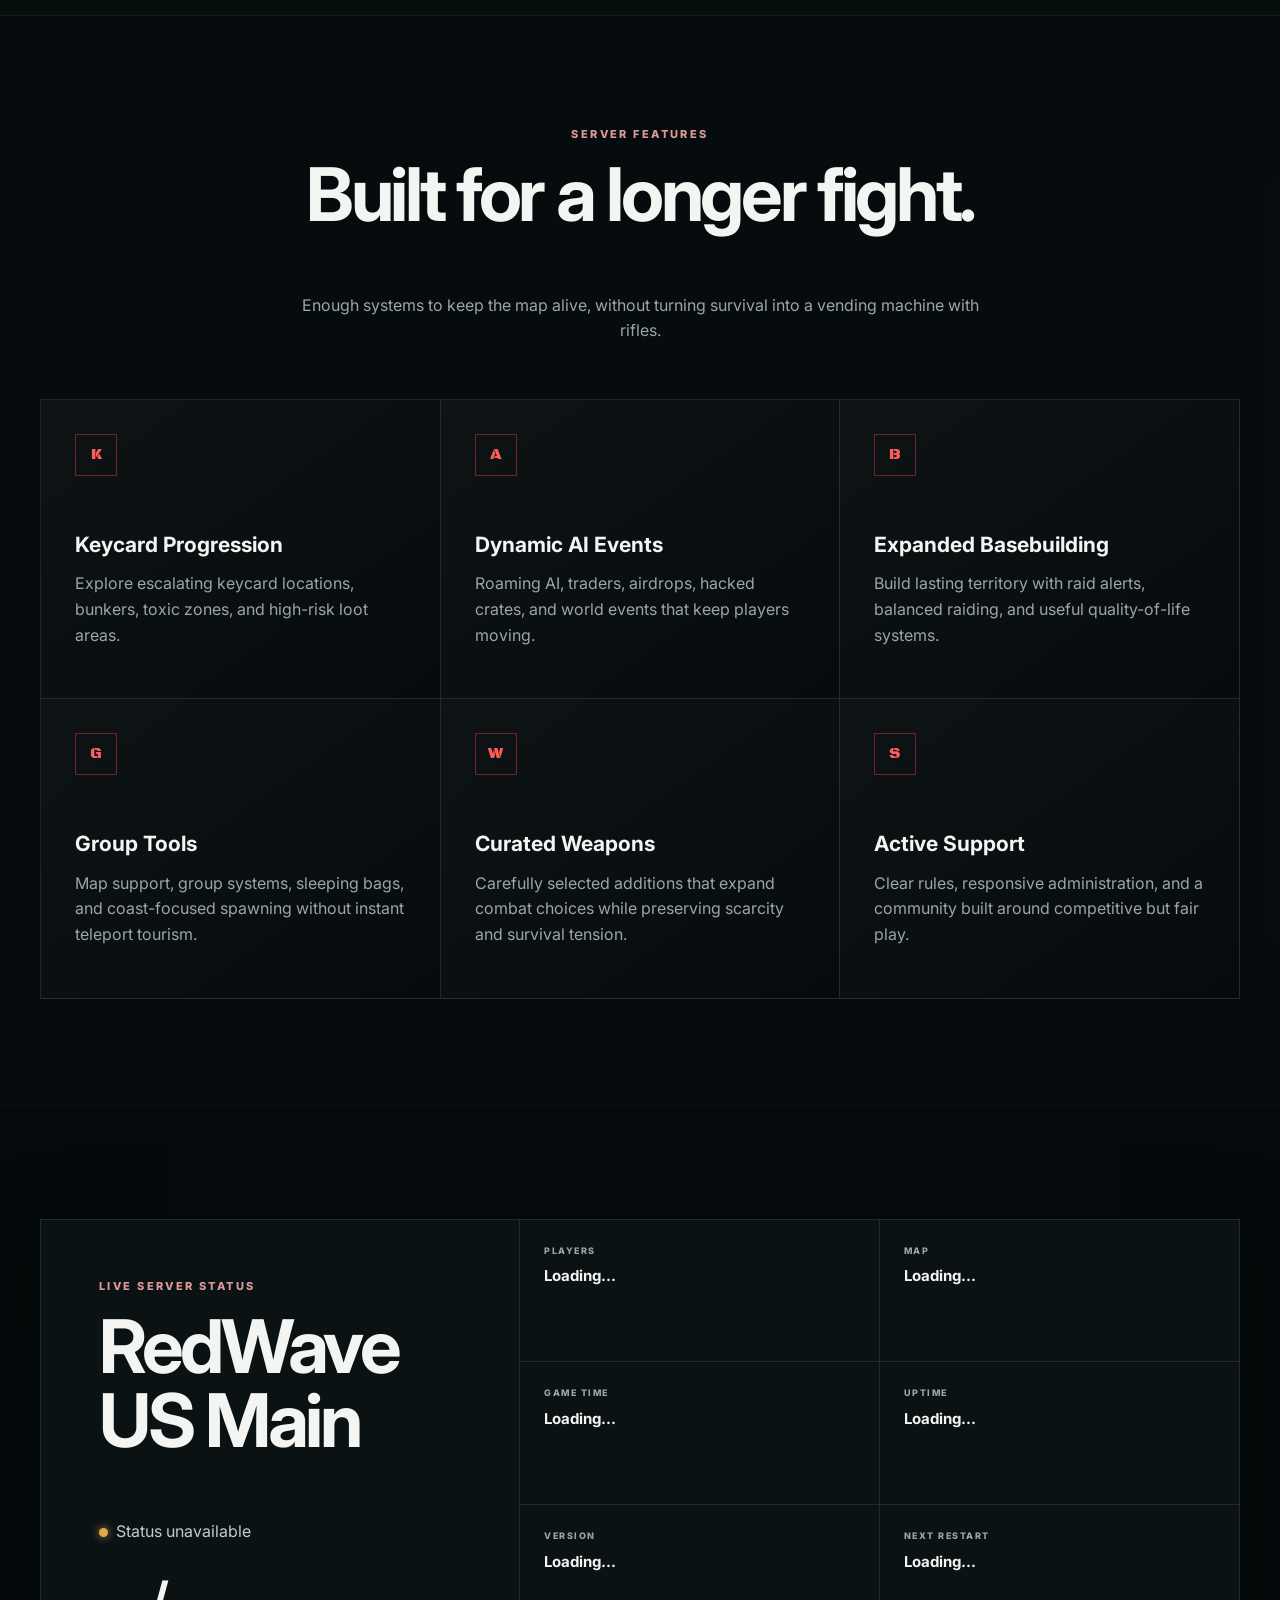
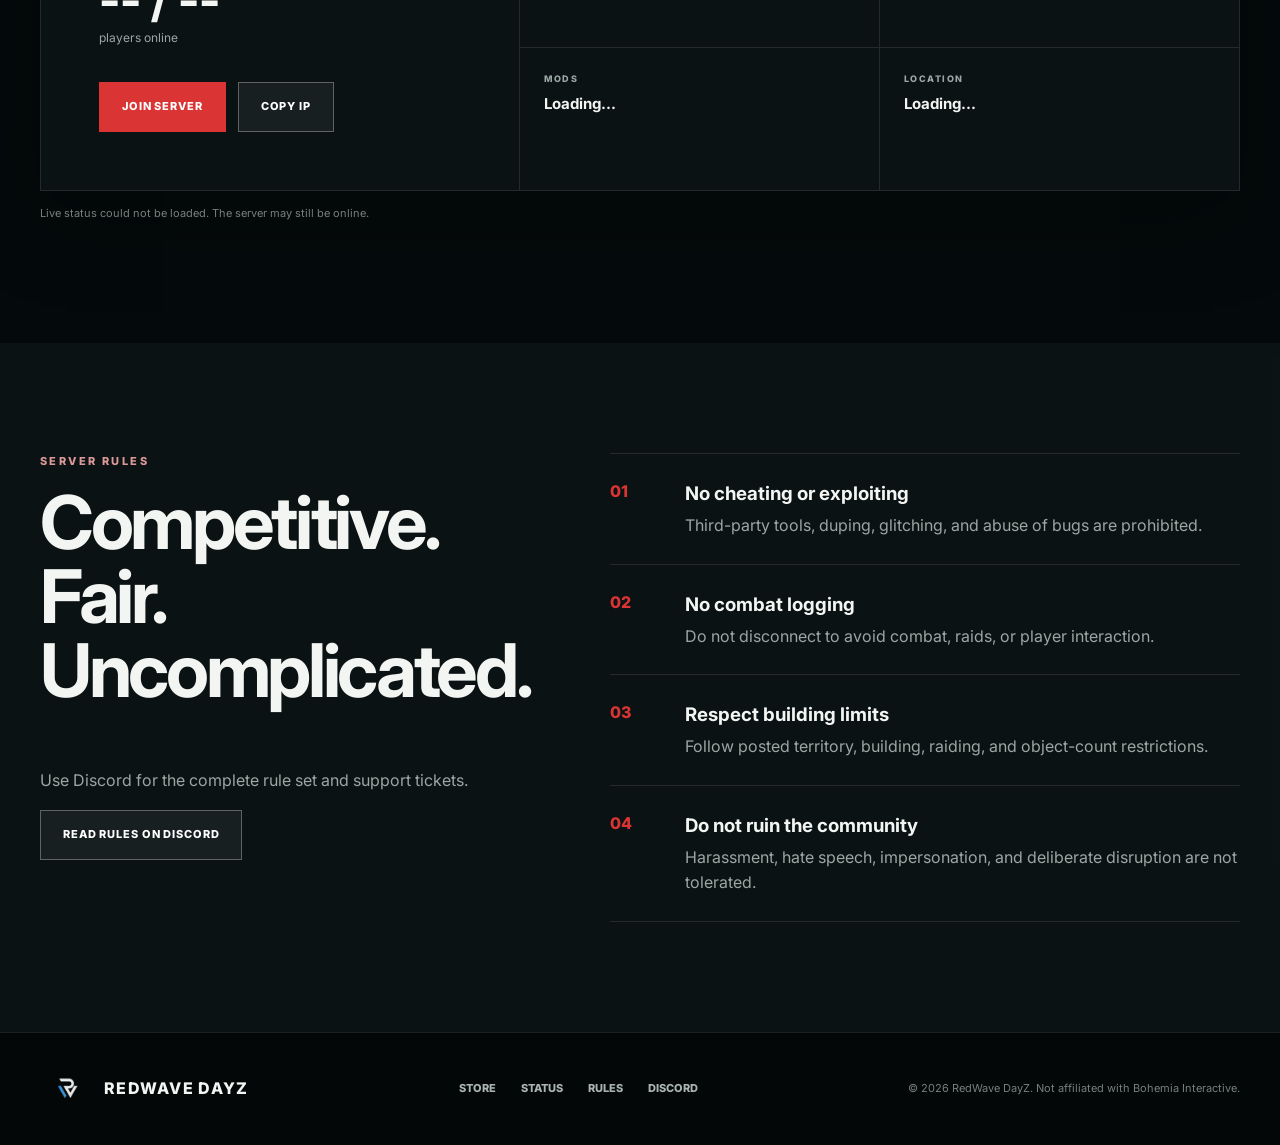
==== commit 14b86617: "Update index.html" ====
--- a/index.html
+++ b/index.html
@@ -1,231 +1,143 @@
 <!DOCTYPE html>
+
 <html lang="en">
 <head>
-  <meta charset="UTF-8">
-  <meta name="viewport" content="width=device-width, initial-scale=1.0">
-  <meta name="description" content="RedWave DayZ, a balanced PC vanilla-plus survival server on The Channel.">
-  <title>RedWave DayZ | Survival, Store & Live Status</title>
-  <link rel="preconnect" href="https://fonts.googleapis.com">
-  <link rel="preconnect" href="https://fonts.gstatic.com" crossorigin>
-  <link href="https://fonts.googleapis.com/css2?family=Black+Ops+One&family=Inter:wght@400;500;600;700;800&display=swap" rel="stylesheet">
-  <link rel="stylesheet" href="styles.css?v=5">
+<meta charset="utf-8"/>
+<meta content="width=device-width, initial-scale=1.0" name="viewport"/>
+<meta content="RedWave DayZ, a balanced PC vanilla-plus survival server on The Channel with live server status and community features." name="description"/>
+<title>RedWave DayZ | The Channel Vanilla+ Server</title>
+<link href="https://fonts.googleapis.com" rel="preconnect"/>
+<link crossorigin="" href="https://fonts.gstatic.com" rel="preconnect"/>
+<link href="https://fonts.googleapis.com/css2?family=Black+Ops+One&amp;family=Inter:wght@400;500;600;700;800&amp;display=swap" rel="stylesheet"/>
+<link href="styles.css?v=6" rel="stylesheet"/>
 </head>
 <body>
-  <canvas id="interactiveBackground" aria-hidden="true"></canvas>
+<canvas aria-hidden="true" id="interactiveBackground"></canvas>
+<header class="site-header">
+<a aria-label="RedWave home" class="brand" href="#home">
+<img alt="RedWave logo" class="brand-logo" src="redwave-logo.png"/>
+<span>REDWAVE DAYZ</span>
+</a>
+<button aria-expanded="false" aria-label="Open menu" class="menu-button" id="menuButton">
+<span></span><span></span><span></span>
+</button>
+<nav aria-label="Main navigation" id="mainNav">
+<a href="#features">Features</a>
+<a href="store.html">Store</a>
+<a href="#status">Status</a>
+<a href="#rules">Rules</a>
+<a href="https://discord.gg/wgDtSu8fn2" rel="noopener" target="_blank">Discord</a>
+<button class="nav-login" id="discordLoginButton" type="button">Sign in with Discord</button>
+</nav>
+</header>
+<main>
+<section class="hero" id="home">
+<div class="hero-overlay"></div>
+<div class="hero-grid"></div>
+<div class="hero-content">
+<div class="hero-badge"><span class="status-dot" id="heroStatusDot"></span><span id="heroServerStatus">Checking server</span></div>
+<p class="eyebrow">PC • 1PP • VANILLA+</p>
+<h1>SURVIVE THE<br/><span>REDWAVE</span></h1>
+<p class="hero-copy">A carefully balanced DayZ experience with custom progression, dangerous events, meaningful basebuilding, and no carnival of overpowered nonsense.</p>
+<div class="hero-actions">
+<a class="primary-button" href="steam://connect/146.168.41.133:2302">Join Server</a>
+<button class="secondary-button" data-copy="146.168.41.133:2302">Copy Server IP</button>
+<a class="ghost-button" href="store.html">View Store</a>
+</div>
+<div class="server-strip">
+<div><span>SERVER</span><strong>RedWave US Main</strong></div>
+<div><span>PLAYERS</span><strong id="heroPlayers">Loading...</strong></div>
+<div><span>MAP</span><strong id="heroMap">The Channel</strong></div>
+<div><span>RESTART</span><strong id="heroRestart">Loading...</strong></div>
+</div>
+</div>
+<a class="scroll-cue" href="#features">SCROLL</a>
+</section>
+<section class="section intro-section">
+<div class="intro-grid">
+<div>
+<p class="eyebrow">THE REDWAVE EXPERIENCE</p>
+<h2>Survival with direction, not hand-holding.</h2>
+</div>
+<p class="lead">RedWave bridges the gap between classic DayZ and overloaded modded servers. Every system earns its place by creating risk, progression, conflict, or a better long-term survival loop.</p>
+</div>
+<div class="quick-stats">
+<article><strong>100</strong><span>Player slots</span></article>
+<article><strong>1PP</strong><span>First-person combat</span></article>
+<article><strong>4H</strong><span>Scheduled restarts</span></article>
+<article><strong>24/7</strong><span>Persistent world</span></article>
+</div>
+</section>
+<section class="section dark-section" id="features">
+<div class="section-heading centered">
+<p class="eyebrow">SERVER FEATURES</p>
+<h2>Built for a longer fight.</h2>
+<p>Enough systems to keep the map alive, without turning survival into a vending machine with rifles.</p>
+</div>
+<div class="feature-grid">
+<article class="feature-card"><span class="feature-icon">K</span><h3>Keycard Progression</h3><p>Explore escalating keycard locations, bunkers, toxic zones, and high-risk loot areas.</p></article>
+<article class="feature-card"><span class="feature-icon">A</span><h3>Dynamic AI Events</h3><p>Roaming AI, traders, airdrops, hacked crates, and world events that keep players moving.</p></article>
+<article class="feature-card"><span class="feature-icon">B</span><h3>Expanded Basebuilding</h3><p>Build lasting territory with raid alerts, balanced raiding, and useful quality-of-life systems.</p></article>
+<article class="feature-card"><span class="feature-icon">G</span><h3>Group Tools</h3><p>Map support, group systems, sleeping bags, and coast-focused spawning without instant teleport tourism.</p></article>
+<article class="feature-card"><span class="feature-icon">W</span><h3>Curated Weapons</h3><p>Carefully selected additions that expand combat choices while preserving scarcity and survival tension.</p></article>
+<article class="feature-card"><span class="feature-icon">S</span><h3>Active Support</h3><p>Clear rules, responsive administration, and a community built around competitive but fair play.</p></article>
+</div>
+</section>
 
-  <header class="site-header">
-    <a class="brand" href="#home" aria-label="RedWave home">
-      <img class="brand-logo" src="redwave-logo.png" alt="RedWave logo">
-      <span>REDWAVE DAYZ</span>
-    </a>
+<section class="section status-section" id="status">
+<div class="status-shell">
+<div class="status-summary">
+<p class="eyebrow">LIVE SERVER STATUS</p>
+<h2 id="liveServerName">RedWave US Main</h2>
+<p class="status-line"><span class="status-dot" id="statusDot"></span><span id="serverStatus">Loading...</span></p>
+<div class="status-player-count"><strong id="livePlayersLarge">-- / --</strong><span>players online</span></div>
+<div class="hero-actions">
+<a class="primary-button" href="steam://connect/146.168.41.133:2302">Join Server</a>
+<button class="secondary-button" data-copy="146.168.41.133:2302">Copy IP</button>
+</div>
+</div>
+<div class="status-details">
+<div><span>Players</span><strong id="livePlayers">Loading...</strong></div>
+<div><span>Map</span><strong id="liveMap">Loading...</strong></div>
+<div><span>Game Time</span><strong id="liveTime">Loading...</strong></div>
+<div><span>Uptime</span><strong id="liveUptime">Loading...</strong></div>
+<div><span>Version</span><strong id="liveVersion">Loading...</strong></div>
+<div><span>Next Restart</span><strong id="liveRestart">Loading...</strong></div>
+<div><span>Mods</span><strong id="liveMods">Loading...</strong></div>
+<div><span>Location</span><strong id="liveLocation">Loading...</strong></div>
+</div>
+</div>
+<p class="small-note" id="statusUpdated">Connecting to RedWave live server...</p>
+</section>
+<section class="section rules-section" id="rules">
+<div class="rules-layout">
+<div><p class="eyebrow">SERVER RULES</p><h2>Competitive.<br/>Fair.<br/>Uncomplicated.</h2><p class="muted">Use Discord for the complete rule set and support tickets.</p><a class="secondary-button" href="https://discord.gg/wgDtSu8fn2" rel="noopener" target="_blank">Read Rules on Discord</a></div>
+<div class="rules-list">
+<article><span>01</span><div><h3>No cheating or exploiting</h3><p>Third-party tools, duping, glitching, and abuse of bugs are prohibited.</p></div></article>
+<article><span>02</span><div><h3>No combat logging</h3><p>Do not disconnect to avoid combat, raids, or player interaction.</p></div></article>
+<article><span>03</span><div><h3>Respect building limits</h3><p>Follow posted territory, building, raiding, and object-count restrictions.</p></div></article>
+<article><span>04</span><div><h3>Do not ruin the community</h3><p>Harassment, hate speech, impersonation, and deliberate disruption are not tolerated.</p></div></article>
+</div>
+</div>
+</section>
 
-    <button class="menu-button" id="menuButton" aria-label="Open menu" aria-expanded="false">
-      <span></span><span></span><span></span>
-    </button>
-
-    <nav id="mainNav" aria-label="Main navigation">
-      <a href="#features">Features</a>
-      <a href="#store">Store</a>
-      <a href="#status">Status</a>
-      <a href="#rules">Rules</a>
-      <a href="https://discord.gg/wgDtSu8fn2" target="_blank" rel="noopener">Discord</a>
-      <button class="nav-login" id="discordLoginButton" type="button">Sign in with Discord</button>
-    </nav>
-  </header>
-
-  <main>
-    <section class="hero" id="home">
-      <div class="hero-overlay"></div>
-      <div class="hero-grid"></div>
-      <div class="hero-content">
-        <div class="hero-badge"><span class="status-dot" id="heroStatusDot"></span><span id="heroServerStatus">Checking server</span></div>
-        <p class="eyebrow">PC • 1PP • VANILLA+</p>
-        <h1>SURVIVE THE<br><span>REDWAVE</span></h1>
-        <p class="hero-copy">A carefully balanced DayZ experience with custom progression, dangerous events, meaningful basebuilding, and no carnival of overpowered nonsense.</p>
-        <div class="hero-actions">
-          <a class="primary-button" href="steam://connect/146.168.41.133:2302">Join Server</a>
-          <button class="secondary-button" data-copy="146.168.41.133:2302">Copy Server IP</button>
-          <a class="ghost-button" href="#store">View Store</a>
-        </div>
-
-        <div class="server-strip">
-          <div><span>SERVER</span><strong>RedWave US Main</strong></div>
-          <div><span>PLAYERS</span><strong id="heroPlayers">Loading...</strong></div>
-          <div><span>MAP</span><strong id="heroMap">The Channel</strong></div>
-          <div><span>RESTART</span><strong id="heroRestart">Loading...</strong></div>
-        </div>
-      </div>
-      <a class="scroll-cue" href="#features">SCROLL</a>
-    </section>
-
-    <section class="section intro-section">
-      <div class="intro-grid">
-        <div>
-          <p class="eyebrow">THE REDWAVE EXPERIENCE</p>
-          <h2>Survival with direction, not hand-holding.</h2>
-        </div>
-        <p class="lead">RedWave bridges the gap between classic DayZ and overloaded modded servers. Every system earns its place by creating risk, progression, conflict, or a better long-term survival loop.</p>
-      </div>
-      <div class="quick-stats">
-        <article><strong>100</strong><span>Player slots</span></article>
-        <article><strong>1PP</strong><span>First-person combat</span></article>
-        <article><strong>4H</strong><span>Scheduled restarts</span></article>
-        <article><strong>24/7</strong><span>Persistent world</span></article>
-      </div>
-    </section>
-
-    <section class="section dark-section" id="features">
-      <div class="section-heading centered">
-        <p class="eyebrow">SERVER FEATURES</p>
-        <h2>Built for a longer fight.</h2>
-        <p>Enough systems to keep the map alive, without turning survival into a vending machine with rifles.</p>
-      </div>
-      <div class="feature-grid">
-        <article class="feature-card"><span class="feature-icon">K</span><h3>Keycard Progression</h3><p>Explore escalating keycard locations, bunkers, toxic zones, and high-risk loot areas.</p></article>
-        <article class="feature-card"><span class="feature-icon">A</span><h3>Dynamic AI Events</h3><p>Roaming AI, traders, airdrops, hacked crates, and world events that keep players moving.</p></article>
-        <article class="feature-card"><span class="feature-icon">B</span><h3>Expanded Basebuilding</h3><p>Build lasting territory with raid alerts, balanced raiding, and useful quality-of-life systems.</p></article>
-        <article class="feature-card"><span class="feature-icon">G</span><h3>Group Tools</h3><p>Map support, group systems, sleeping bags, and coast-focused spawning without instant teleport tourism.</p></article>
-        <article class="feature-card"><span class="feature-icon">W</span><h3>Curated Weapons</h3><p>Carefully selected additions that expand combat choices while preserving scarcity and survival tension.</p></article>
-        <article class="feature-card"><span class="feature-icon">S</span><h3>Active Support</h3><p>Clear rules, responsive administration, and a community built around competitive but fair play.</p></article>
-      </div>
-    </section>
-
-    <section class="section store-section" id="store">
-      <div class="section-heading centered">
-        <p class="eyebrow">REDWAVE STORE</p>
-        <h2>Support the server. Get useful perks.</h2>
-        <p>PayPal checkout will be connected after Discord login, Steam linking, and the purchase backend are deployed.</p>
-      </div>
-
-      <div class="store-notice">
-        <div><strong>Account required</strong><span>Sign in with Discord and link your SteamID64 before buying priority queue.</span></div>
-        <button class="secondary-button" id="storeLoginButton" type="button">Sign in with Discord</button>
-      </div>
-
-      <div class="product-grid">
-        <article class="product-card">
-          <div class="product-top"><span class="product-type">PRIORITY QUEUE</span><span class="product-duration">1 MONTH</span></div>
-          <h3>Monthly Priority</h3>
-          <div class="price"><span>$</span>19.99</div>
-          <p>Skip the standard queue for one month on RedWave US Main.</p>
-          <ul><li>One Steam account</li><li>Automatic CFTools fulfillment</li><li>Starts after successful payment</li></ul>
-          <div class="purchase-choice" data-product="priority-1-month">
-            <label><input type="radio" name="priority1" value="one_time" checked> One-time</label>
-            <label><input type="radio" name="priority1" value="recurring"> Auto-renew monthly</label>
-          </div>
-          <button class="primary-button wide purchase-button" data-product="priority-1-month">Continue with PayPal</button>
-        </article>
-
-        <article class="product-card featured-product">
-          <span class="best-value">BEST VALUE • SAVE $19.98</span>
-          <div class="product-top"><span class="product-type">PRIORITY QUEUE</span><span class="product-duration">3 MONTHS</span></div>
-          <h3>Quarter Priority</h3>
-          <div class="price"><span>$</span>39.99</div>
-          <p>Three months of priority queue at a much lower effective monthly price.</p>
-          <ul><li>One Steam account</li><li>Automatic CFTools fulfillment</li><li>Best long-term value</li></ul>
-          <div class="purchase-choice" data-product="priority-3-month">
-            <label><input type="radio" name="priority3" value="one_time" checked> One-time</label>
-            <label><input type="radio" name="priority3" value="recurring"> Auto-renew every 3 months</label>
-          </div>
-          <button class="primary-button wide purchase-button" data-product="priority-3-month">Continue with PayPal</button>
-        </article>
-
-        <article class="product-card">
-          <div class="product-top"><span class="product-type">COSMETIC</span><span class="product-duration">ONE-TIME</span></div>
-          <h3>Colored Clan Tag</h3>
-          <div class="price"><span>$</span>9.99</div>
-          <p>Give your clan a distinctive colored tag in game.</p>
-          <ul><li>Manual fulfillment</li><li>Discord ticket confirmation</li><li>No gameplay advantage</li></ul>
-          <label class="select-label" for="clanTagColor">Preferred color</label>
-          <select id="clanTagColor" class="store-select">
-            <option value="red">Red</option><option value="blue">Blue</option><option value="green">Green</option><option value="purple">Purple</option><option value="orange">Orange</option><option value="yellow">Yellow</option><option value="custom">Request another color</option>
-          </select>
-          <button class="primary-button wide purchase-button" data-product="clan-tag">Continue with PayPal</button>
-        </article>
-
-        <article class="product-card donation-card">
-          <div class="product-top"><span class="product-type">DONATION</span><span class="product-duration">CUSTOM</span></div>
-          <h3>Support RedWave</h3>
-          <div class="donation-symbol">♥</div>
-          <p>Help cover hosting, development, services, and future server improvements. Donations provide no in-game benefit.</p>
-          <div class="donation-presets">
-            <button type="button" data-donation="5">$5</button><button type="button" data-donation="10">$10</button><button type="button" data-donation="25">$25</button><button type="button" data-donation="50">$50</button>
-          </div>
-          <label class="select-label" for="donationAmount">Custom amount</label>
-          <div class="amount-input"><span>$</span><input id="donationAmount" type="number" min="1" step="1" placeholder="Enter amount"></div>
-          <button class="primary-button wide" id="donateButton" type="button">Donate with PayPal</button>
-        </article>
-      </div>
-      <p class="store-footnote">Purchases are linked to the Discord and Steam accounts used during checkout. Clan tags are manually fulfilled. Priority queue becomes active after payment confirmation.</p>
-    </section>
-
-    <section class="section status-section" id="status">
-      <div class="status-shell">
-        <div class="status-summary">
-          <p class="eyebrow">LIVE SERVER STATUS</p>
-          <h2 id="liveServerName">RedWave US Main</h2>
-          <p class="status-line"><span class="status-dot" id="statusDot"></span><span id="serverStatus">Loading...</span></p>
-          <div class="status-player-count"><strong id="livePlayersLarge">-- / --</strong><span>players online</span></div>
-          <div class="hero-actions">
-            <a class="primary-button" href="steam://connect/146.168.41.133:2302">Join Server</a>
-            <button class="secondary-button" data-copy="146.168.41.133:2302">Copy IP</button>
-          </div>
-        </div>
-        <div class="status-details">
-          <div><span>Players</span><strong id="livePlayers">Loading...</strong></div>
-          <div><span>Map</span><strong id="liveMap">Loading...</strong></div>
-          <div><span>Game Time</span><strong id="liveTime">Loading...</strong></div>
-          <div><span>Uptime</span><strong id="liveUptime">Loading...</strong></div>
-          <div><span>Version</span><strong id="liveVersion">Loading...</strong></div>
-          <div><span>Next Restart</span><strong id="liveRestart">Loading...</strong></div>
-          <div><span>Mods</span><strong id="liveMods">Loading...</strong></div>
-          <div><span>Location</span><strong id="liveLocation">Loading...</strong></div>
-        </div>
-      </div>
-      <p class="small-note" id="statusUpdated">Connecting to RedWave live server...</p>
-    </section>
-
-    <section class="section rules-section" id="rules">
-      <div class="rules-layout">
-        <div><p class="eyebrow">SERVER RULES</p><h2>Competitive.<br>Fair.<br>Uncomplicated.</h2><p class="muted">Use Discord for the complete rule set and support tickets.</p><a class="secondary-button" href="https://discord.gg/wgDtSu8fn2" target="_blank" rel="noopener">Read Rules on Discord</a></div>
-        <div class="rules-list">
-          <article><span>01</span><div><h3>No cheating or exploiting</h3><p>Third-party tools, duping, glitching, and abuse of bugs are prohibited.</p></div></article>
-          <article><span>02</span><div><h3>No combat logging</h3><p>Do not disconnect to avoid combat, raids, or player interaction.</p></div></article>
-          <article><span>03</span><div><h3>Respect building limits</h3><p>Follow posted territory, building, raiding, and object-count restrictions.</p></div></article>
-          <article><span>04</span><div><h3>Do not ruin the community</h3><p>Harassment, hate speech, impersonation, and deliberate disruption are not tolerated.</p></div></article>
-        </div>
-      </div>
-    </section>
-
-    <section class="section account-section" id="account">
-      <div class="account-card">
-        <div><p class="eyebrow">PLAYER ACCOUNT</p><h2>One identity. Every purchase.</h2><p>Discord authentication and Steam linking will connect purchases to the correct in-game account.</p></div>
-        <div class="account-preview">
-          <div class="avatar-placeholder">RW</div>
-          <div><span class="account-label">STATUS</span><strong>Not signed in</strong><p>Sign in to link Steam, view purchases, and manage renewals.</p></div>
-          <button class="primary-button" id="accountLoginButton" type="button">Sign in with Discord</button>
-        </div>
-      </div>
-    </section>
-  </main>
-
-  <footer>
-    <div class="brand"><img class="brand-logo" src="redwave-logo.png" alt="RedWave logo"><span>REDWAVE DAYZ</span></div>
-    <div class="footer-links"><a href="#store">Store</a><a href="#status">Status</a><a href="#rules">Rules</a><a href="https://discord.gg/wgDtSu8fn2" target="_blank" rel="noopener">Discord</a></div>
-    <p>© <span id="year"></span> RedWave DayZ. Not affiliated with Bohemia Interactive.</p>
-  </footer>
-
-  <div class="toast" id="toast" role="status">Server IP copied</div>
-  <div class="modal" id="comingSoonModal" aria-hidden="true">
-    <div class="modal-backdrop" data-close-modal></div>
-    <div class="modal-card" role="dialog" aria-modal="true" aria-labelledby="modalTitle">
-      <button class="modal-close" type="button" data-close-modal aria-label="Close">×</button>
-      <p class="eyebrow">BACKEND REQUIRED</p>
-      <h2 id="modalTitle">Checkout is not connected yet.</h2>
-      <p id="modalMessage">This front-end is ready, but Discord OAuth, Steam linking, PayPal checkout, and CFTools fulfillment still need to be added to your Cloudflare Worker.</p>
-      <button class="primary-button wide" type="button" data-close-modal>Close</button>
-    </div>
-  </div>
-  <script src="script.js?v=5"></script>
+</main>
+<footer>
+<div class="brand"><img alt="RedWave logo" class="brand-logo" src="redwave-logo.png"/><span>REDWAVE DAYZ</span></div>
+<div class="footer-links"><a href="store.html">Store</a><a href="#status">Status</a><a href="#rules">Rules</a><a href="https://discord.gg/wgDtSu8fn2" rel="noopener" target="_blank">Discord</a></div>
+<p>© <span id="year"></span> RedWave DayZ. Not affiliated with Bohemia Interactive.</p>
+</footer>
+<div class="toast" id="toast" role="status">Server IP copied</div>
+<div aria-hidden="true" class="modal" id="comingSoonModal">
+<div class="modal-backdrop" data-close-modal=""></div>
+<div aria-labelledby="modalTitle" aria-modal="true" class="modal-card" role="dialog">
+<button aria-label="Close" class="modal-close" data-close-modal="" type="button">×</button>
+<p class="eyebrow">BACKEND REQUIRED</p>
+<h2 id="modalTitle">Checkout is not connected yet.</h2>
+<p id="modalMessage">This front-end is ready, but Discord OAuth, Steam linking, PayPal checkout, and CFTools fulfillment still need to be added to your Cloudflare Worker.</p>
+<button class="primary-button wide" data-close-modal="" type="button">Close</button>
+</div>
+</div>
+<script src="script.js?v=6"></script>
 </body>
 </html>
--- a/styles.css
+++ b/styles.css
@@ -1,641 +1,1095 @@
 :root {
-  --bg: #090c0d;
-  --panel: #111718;
-  --panel-2: #171f20;
-  --text: #f2f4ef;
-  --muted: #9da7a3;
-  --accent: #d63434;
-  --accent-dark: #8e2020;
-  --line: rgba(255,255,255,.11);
-  --max: 1180px;
-}
-
-* { box-sizing: border-box; }
-html { scroll-behavior: smooth; }
+	--bg: #060a0b;
+	--panel: #0d1415;
+	--panel2: #121c1d;
+	--text: #f3f5f2;
+	--muted: #9ba7a3;
+	--accent: #db3434;
+	--accent2: #8b1e1e;
+	--blue: #49a9e8;
+	--green: #58d879;
+	--line: rgba(255, 255, 255, .1);
+	--max: 1200px;
+	--radius: 8px;
+	--shadow: 0 24px 80px rgba(0, 0, 0, .35)
+}
+
+* {
+	box-sizing: border-box
+}
+
+html {
+	scroll-behavior: smooth;
+	min-height: 100%;
+	background: #071010
+}
+
 body {
-  margin: 0;
-  color: var(--text);
-  background: transparent;
-  font-family: Inter, Arial, sans-serif;
-  line-height: 1.6;
-  overflow-x: hidden;
-}
-
-a { color: inherit; text-decoration: none; }
-button { font: inherit; }
+	margin: 0;
+	color: var(--text);
+	background: transparent;
+	font-family: Inter, Arial, sans-serif;
+	line-height: 1.6;
+	overflow-x: hidden
+}
+
+a {
+	color: inherit;
+	text-decoration: none
+}
+
+button,
+input,
+select {
+	font: inherit
+}
 
 .site-header {
-  position: fixed;
-  z-index: 20;
-  top: 0;
-  left: 0;
-  right: 0;
-  height: 76px;
-  display: flex;
-  align-items: center;
-  justify-content: space-between;
-  padding: 0 max(24px, calc((100vw - var(--max)) / 2));
-  background: rgba(7,10,10,.82);
-  border-bottom: 1px solid var(--line);
-  backdrop-filter: blur(14px);
+	position: fixed !important;
+	z-index: 50 !important;
+	top: 0;
+	left: 0;
+	right: 0;
+	height: 76px;
+	display: flex;
+	align-items: center;
+	justify-content: space-between;
+	padding: 0 max(24px, calc((100vw - var(--max))/2));
+	background: rgba(5, 8, 9, .82);
+	border-bottom: 1px solid var(--line);
+	backdrop-filter: blur(16px)
 }
 
 .brand {
-  display: flex;
-  gap: 12px;
-  align-items: center;
-  font-weight: 800;
-  letter-spacing: .08em;
-}
+	display: flex;
+	gap: 12px;
+	align-items: center;
+	font-weight: 800;
+	letter-spacing: .08em
+}
+
 .brand-logo {
-  width: 54px;
-  height: 54px;
-  display: block;
-  object-fit: contain;
-  flex: 0 0 auto;
-}
-nav { display: flex; gap: 28px; }
-nav a {
-  color: #d8ddda;
-  font-size: 13px;
-  font-weight: 700;
-  text-transform: uppercase;
-  letter-spacing: .09em;
-}
-nav a:hover { color: white; }
+	width: 52px;
+	height: 52px;
+	object-fit: contain
+}
+
+.site-header nav {
+	display: flex;
+	align-items: center;
+	gap: 24px
+}
+
+.site-header nav a {
+	color: #d8ddda;
+	font-size: 12px;
+	font-weight: 800;
+	text-transform: uppercase;
+	letter-spacing: .09em
+}
+
+.site-header nav a:hover {
+	color: #fff
+}
+
+.nav-login {
+	min-height: 40px;
+	padding: 0 15px;
+	border: 1px solid rgba(255, 255, 255, .22);
+	background: rgba(255, 255, 255, .06);
+	color: #fff;
+	font-size: 11px;
+	font-weight: 800;
+	text-transform: uppercase;
+	letter-spacing: .08em;
+	cursor: pointer
+}
+
+.nav-login:hover {
+	background: #5865f2;
+	border-color: #5865f2
+}
 
 .menu-button {
-  display: none;
-  width: 40px;
-  height: 40px;
-  border: 0;
-  background: transparent;
-}
+	display: none;
+	width: 40px;
+	height: 40px;
+	border: 0;
+	background: transparent
+}
+
 .menu-button span {
-  display: block;
-  width: 24px;
-  height: 2px;
-  margin: 5px auto;
-  background: white;
-}
-
-.hero {
-  position: relative;
-  min-height: 100vh;
-  display: grid;
-  align-items: center;
-  overflow: hidden;
-  padding: 130px 24px 75px;
-  background: rgba(5, 10, 10, .34);
-  backdrop-filter: blur(1px);
-}
-.hero::before {
-  content: "";
-  position: absolute;
-  inset: 0;
-  opacity: .08;
-  background-image:
-    linear-gradient(rgba(255,255,255,.04) 1px, transparent 1px),
-    linear-gradient(90deg, rgba(255,255,255,.04) 1px, transparent 1px);
-  background-size: 54px 54px;
-  pointer-events: none;
-}
-.hero-overlay {
-  position: absolute;
-  inset: 0;
-  background: linear-gradient(90deg, rgba(0,0,0,.56), rgba(0,0,0,.12) 70%);
-  pointer-events: none;
-}
-.hero-grid {
-  position: absolute;
-  right: -80px;
-  top: 18%;
-  width: 520px;
-  height: 520px;
-  border: 1px solid rgba(255,255,255,.08);
-  transform: rotate(45deg);
-}
-.hero-grid::before,
-.hero-grid::after {
-  content: "";
-  position: absolute;
-  inset: 70px;
-  border: 1px solid rgba(255,255,255,.07);
-}
-.hero-grid::after { inset: 140px; }
-
-.hero-content {
-  position: relative;
-  z-index: 2;
-  width: min(var(--max), 100%);
-  margin: 0 auto;
-}
-.eyebrow {
-  margin: 0 0 14px;
-  color: #d9a3a3;
-  font-size: 12px;
-  font-weight: 800;
-  letter-spacing: .22em;
-  text-transform: uppercase;
-}
-h1, h2, h3, p { margin-top: 0; }
-h1 {
-  max-width: 850px;
-  margin-bottom: 22px;
-  font-family: "Black Ops One", Impact, sans-serif;
-  font-size: clamp(62px, 10vw, 132px);
-  font-weight: 400;
-  line-height: .84;
-  letter-spacing: -.025em;
-}
-h1 span { color: var(--accent); }
-.hero-copy {
-  max-width: 650px;
-  color: #ccd2ce;
-  font-size: clamp(17px, 2vw, 21px);
-}
-.hero-actions {
-  display: flex;
-  flex-wrap: wrap;
-  gap: 13px;
-  margin-top: 30px;
-}
-.primary-button,
-.secondary-button {
-  min-height: 50px;
-  display: inline-flex;
-  align-items: center;
-  justify-content: center;
-  padding: 0 22px;
-  border: 1px solid transparent;
-  cursor: pointer;
-  font-weight: 800;
-  text-transform: uppercase;
-  letter-spacing: .08em;
-  font-size: 12px;
-}
-.primary-button {
-  color: white;
-  background: var(--accent);
-}
-.primary-button:hover { background: #ec4242; }
-.secondary-button {
-  color: white;
-  background: rgba(255,255,255,.055);
-  border-color: rgba(255,255,255,.35);
-}
-.secondary-button:hover { background: rgba(255,255,255,.11); }
-
-.server-strip {
-  width: min(900px, 100%);
-  display: grid;
-  grid-template-columns: repeat(4, 1fr);
-  margin-top: 70px;
-  border-top: 1px solid var(--line);
-  border-bottom: 1px solid var(--line);
-}
-.server-strip div { padding: 18px 20px; border-right: 1px solid var(--line); }
-.server-strip div:first-child { padding-left: 0; }
-.server-strip div:last-child { border-right: 0; }
-.server-strip span,
-.status-details span {
-  display: block;
-  color: var(--muted);
-  font-size: 10px;
-  font-weight: 800;
-  letter-spacing: .17em;
-  text-transform: uppercase;
-}
-.server-strip strong { display: block; margin-top: 3px; font-size: 14px; }
-
-.scroll-cue {
-  position: absolute;
-  right: 30px;
-  bottom: 34px;
-  z-index: 2;
-  color: #afb7b3;
-  font-size: 10px;
-  letter-spacing: .25em;
-  writing-mode: vertical-rl;
-}
-
-.section {
-  padding: 110px 24px;
-}
-.section > * {
-  width: min(var(--max), 100%);
-  margin-left: auto;
-  margin-right: auto;
-}
-.section-heading h2,
-.rules-layout h2,
-.status-card h2,
-.join-card h2 {
-  margin-bottom: 20px;
-  font-size: clamp(38px, 6vw, 72px);
-  line-height: 1;
-  letter-spacing: -.045em;
-}
-.centered { text-align: center; }
-.centered > p:last-child { max-width: 700px; margin-inline: auto; color: var(--muted); }
-
-.intro { background: rgba(237,240,235,.93); color: #101414; }
-.intro .eyebrow { color: #8c3232; }
-.intro-grid {
-  display: grid;
-  grid-template-columns: 1.1fr 1fr;
-  gap: 80px;
-  align-items: end;
-}
-.lead { max-width: 640px; font-size: clamp(20px, 3vw, 29px); line-height: 1.42; }
-.stat-grid {
-  display: grid;
-  grid-template-columns: repeat(2, 1fr);
-  gap: 1px;
-  background: #c6ccca;
-}
-.stat-grid article { padding: 28px; background: #f6f7f4; }
-.stat-grid strong {
-  display: block;
-  color: var(--accent-dark);
-  font-size: 34px;
-  line-height: 1;
-}
-.stat-grid span { color: #56605c; font-size: 13px; }
-
-.dark-section { background: rgba(11,15,16,.78); backdrop-filter: blur(3px); }
-.feature-grid {
-  display: grid;
-  grid-template-columns: repeat(3, 1fr);
-  margin-top: 55px;
-  border-top: 1px solid var(--line);
-  border-left: 1px solid var(--line);
-}
-.feature-card {
-  min-height: 270px;
-  padding: 34px;
-  border-right: 1px solid var(--line);
-  border-bottom: 1px solid var(--line);
-  background: linear-gradient(145deg, rgba(255,255,255,.025), transparent);
-}
-.feature-card:hover { background: #141b1c; }
-.feature-number { color: var(--accent); font-size: 12px; font-weight: 800; }
-.feature-card h3 { margin: 65px 0 10px; font-size: 22px; }
-.feature-card p { color: var(--muted); }
-
-.rules-section { background: rgba(22,29,30,.78); backdrop-filter: blur(3px); }
-.rules-layout {
-  display: grid;
-  grid-template-columns: .8fr 1.2fr;
-  gap: 80px;
-}
-.muted { color: var(--muted); }
-.rules-list { border-top: 1px solid var(--line); }
-.rules-list article {
-  display: grid;
-  grid-template-columns: 55px 1fr;
-  gap: 20px;
-  padding: 25px 0;
-  border-bottom: 1px solid var(--line);
-}
-.rules-list > article > span { color: var(--accent); font-weight: 800; }
-.rules-list h3 { margin-bottom: 4px; }
-.rules-list p { margin-bottom: 0; color: var(--muted); }
-
-.status-section { background: rgba(8,11,11,.64); backdrop-filter: blur(3px); }
-.status-card {
-  padding: clamp(28px, 5vw, 60px);
-  border: 1px solid var(--line);
-  background: rgba(20,27,28,.9);
-}
-.status-line { color: #c5cbc8; }
-.status-dot {
-  display: inline-block;
-  width: 9px;
-  height: 9px;
-  margin-right: 7px;
-  border-radius: 50%;
-  background: #61d47a;
-  box-shadow: 0 0 18px #61d47a;
-}
-.status-details {
-  display: grid;
-  grid-template-columns: repeat(4, 1fr);
-  margin: 35px 0;
-  border-top: 1px solid var(--line);
-  border-bottom: 1px solid var(--line);
-}
-.status-details div { padding: 20px; border-right: 1px solid var(--line); }
-.status-details div:last-child { border-right: 0; }
-.status-details strong { display: block; margin-top: 5px; font-size: 14px; }
-.wide { width: 100%; }
-.small-note { margin: 13px 0 0; color: #747e7a; font-size: 12px; }
-
-.join-section { background: rgba(217,222,216,.92); color: #111515; }
-.join-card {
-  padding: clamp(35px, 7vw, 90px);
-  text-align: center;
-  background: #f3f5f1;
-  border: 1px solid #c4cbc7;
-}
-.join-card .eyebrow { color: #8c3232; }
-.join-card p:not(.eyebrow) { max-width: 640px; margin-inline: auto; color: #56605c; }
-.centered-actions { justify-content: center; }
-
-footer {
-  display: flex;
-  justify-content: space-between;
-  align-items: center;
-  gap: 30px;
-  padding: 30px max(24px, calc((100vw - var(--max)) / 2));
-  border-top: 1px solid var(--line);
-  background: #070909;
-}
-footer p { margin: 0; color: #777f7c; font-size: 12px; }
-
-.toast {
-  position: fixed;
-  left: 50%;
-  bottom: 28px;
-  z-index: 50;
-  padding: 12px 18px;
-  transform: translate(-50%, 120px);
-  opacity: 0;
-  background: white;
-  color: #101414;
-  font-size: 13px;
-  font-weight: 800;
-  transition: .25s ease;
-}
-.toast.show { transform: translate(-50%, 0); opacity: 1; }
-
-@media (max-width: 820px) {
-  .menu-button { display: block; }
-  nav {
-    position: absolute;
-    top: 76px;
-    left: 0;
-    right: 0;
-    display: none;
-    flex-direction: column;
-    gap: 0;
-    padding: 12px 24px 20px;
-    background: #0b0f10;
-    border-bottom: 1px solid var(--line);
-  }
-  nav.open { display: flex; }
-  nav a { padding: 12px 0; }
-  .server-strip { grid-template-columns: repeat(2, 1fr); }
-  .server-strip div:nth-child(2) { border-right: 0; }
-  .server-strip div:first-child,
-  .server-strip div:nth-child(2) { border-bottom: 1px solid var(--line); }
-  .intro-grid, .rules-layout { grid-template-columns: 1fr; gap: 35px; }
-  .feature-grid { grid-template-columns: 1fr 1fr; }
-  .status-details { grid-template-columns: 1fr 1fr; }
-  .status-details div:nth-child(2) { border-right: 0; }
-  .status-details div:first-child,
-  .status-details div:nth-child(2) { border-bottom: 1px solid var(--line); }
-  footer { flex-direction: column; text-align: center; }
-}
-
-@media (max-width: 540px) {
-  .hero {
-  position: relative;
-  min-height: 100vh;
-  display: grid;
-  align-items: center;
-  overflow: hidden;
-  padding: 130px 24px 75px;
-  background: rgba(5, 10, 10, .34);
-  backdrop-filter: blur(1px);
-}
-  .hero-actions > * { width: 100%; }
-  .server-strip { margin-top: 45px; }
-  .feature-grid { grid-template-columns: 1fr; }
-  .stat-grid { grid-template-columns: 1fr 1fr; }
-  .section { padding: 82px 18px; }
-  .scroll-cue { display: none; }
-}
-
+	display: block;
+	width: 24px;
+	height: 2px;
+	margin: 5px auto;
+	background: #fff
+}
 
 #interactiveBackground {
-  position: fixed;
-  inset: 0;
-  z-index: 0;
-  width: 100vw;
-  height: 100vh;
-  display: block;
-  pointer-events: none;
-  background:
-    radial-gradient(circle at 78% 18%, rgba(198, 48, 48, .20), transparent 34%),
-    radial-gradient(circle at 24% 70%, rgba(45, 135, 205, .13), transparent 32%),
-    linear-gradient(135deg, #071010 0%, #0c1515 50%, #100909 100%);
-}
-
-@media (prefers-reduced-motion: reduce) {
-  #interactiveBackground {
-  position: fixed;
-  inset: 0;
-  z-index: 0;
-  width: 100vw;
-  height: 100vh;
-  display: block;
-  pointer-events: none;
-  background:
-    radial-gradient(circle at 78% 18%, rgba(198, 48, 48, .20), transparent 34%),
-    radial-gradient(circle at 24% 70%, rgba(45, 135, 205, .13), transparent 32%),
-    linear-gradient(135deg, #071010 0%, #0c1515 50%, #100909 100%);
-}
-}
-
-
-main,
-footer {
-  position: relative;
-  z-index: 1;
-}
-
-.site-header {
-  z-index: 50;
-}
-
-.hero,
-.intro,
-.dark-section,
-.rules-section,
-.status-section,
-.join-section,
-footer {
-  position: relative;
-}
-
-
-/* ===== REDWAVE FIXED INTERACTIVE BACKGROUND V3 ===== */
-html {
-  min-height: 100%;
-  background: #071010;
-}
-
-body {
-  min-height: 100%;
-  background: transparent !important;
-  overflow-x: hidden;
-}
-
-#interactiveBackground {
-  position: fixed !important;
-  top: 0 !important;
-  left: 0 !important;
-  right: auto !important;
-  bottom: auto !important;
-  width: 100vw !important;
-  height: 100vh !important;
-  z-index: 1 !important;
-  display: block !important;
-  pointer-events: none !important;
-  opacity: 1 !important;
-  background:
-    radial-gradient(circle at 78% 18%, rgba(190, 42, 42, .24), transparent 34%),
-    radial-gradient(circle at 20% 72%, rgba(45, 145, 220, .18), transparent 34%),
-    linear-gradient(135deg, #061010 0%, #0b1515 52%, #120909 100%) !important;
+	position: fixed !important;
+	inset: 0 !important;
+	z-index: 1 !important;
+	width: 100vw !important;
+	height: 100vh !important;
+	pointer-events: none !important;
+	background: radial-gradient(circle at 78% 18%, rgba(190, 42, 42, .24), transparent 34%), radial-gradient(circle at 20% 72%, rgba(45, 145, 220, .18), transparent 34%), linear-gradient(135deg, #061010 0%, #0b1515 52%, #120909 100%) !important
 }
 
 .site-header,
 main,
 footer {
-  position: relative !important;
-  z-index: 3 !important;
-}
-
-.site-header {
-  position: fixed !important;
-  z-index: 20 !important;
+	position: relative;
+	z-index: 3
 }
 
 .hero {
-  background: rgba(3, 8, 8, .26) !important;
-  backdrop-filter: none !important;
+	position: relative;
+	min-height: 100vh;
+	display: grid;
+	align-items: center;
+	overflow: hidden;
+	padding: 130px 24px 75px;
+	background: rgba(3, 8, 8, .27)
+}
+
+.hero::before {
+	content: "";
+	position: absolute;
+	inset: 0;
+	opacity: .08;
+	background-image: linear-gradient(rgba(255, 255, 255, .04) 1px, transparent 1px), linear-gradient(90deg, rgba(255, 255, 255, .04) 1px, transparent 1px);
+	background-size: 54px 54px
 }
 
 .hero-overlay {
-  background: linear-gradient(
-    90deg,
-    rgba(0,0,0,.58),
-    rgba(0,0,0,.12) 68%,
-    rgba(0,0,0,.24)
-  ) !important;
-}
-
-.intro {
-  background: rgba(237,240,235,.90) !important;
+	position: absolute;
+	inset: 0;
+	background: linear-gradient(90deg, rgba(0, 0, 0, .68), rgba(0, 0, 0, .16) 65%, rgba(0, 0, 0, .38))
+}
+
+.hero-grid {
+	position: absolute;
+	right: -120px;
+	top: 14%;
+	width: 600px;
+	height: 600px;
+	border: 1px solid rgba(255, 255, 255, .08);
+	transform: rotate(45deg)
+}
+
+.hero-grid:before,
+.hero-grid:after {
+	content: "";
+	position: absolute;
+	inset: 80px;
+	border: 1px solid rgba(255, 255, 255, .07)
+}
+
+.hero-grid:after {
+	inset: 165px
+}
+
+.hero-content {
+	position: relative;
+	z-index: 2;
+	width: min(var(--max), 100%);
+	margin: auto
+}
+
+.hero-badge {
+	display: inline-flex;
+	align-items: center;
+	padding: 8px 12px;
+	margin-bottom: 20px;
+	border: 1px solid rgba(255, 255, 255, .12);
+	background: rgba(0, 0, 0, .28);
+	font-size: 11px;
+	font-weight: 800;
+	text-transform: uppercase;
+	letter-spacing: .1em
+}
+
+.status-dot {
+	display: inline-block;
+	width: 9px;
+	height: 9px;
+	margin-right: 8px;
+	border-radius: 50%;
+	background: #d7a24b;
+	box-shadow: 0 0 14px rgba(215, 162, 75, .8)
+}
+
+.eyebrow {
+	margin: 0 0 14px;
+	color: #dc9999;
+	font-size: 11px;
+	font-weight: 800;
+	letter-spacing: .22em;
+	text-transform: uppercase
+}
+
+h1,
+h2,
+h3,
+p {
+	margin-top: 0
+}
+
+h1 {
+	max-width: 900px;
+	margin-bottom: 22px;
+	font-family: "Black Ops One", Impact, sans-serif;
+	font-size: clamp(62px, 10vw, 132px);
+	font-weight: 400;
+	line-height: .84;
+	letter-spacing: -.025em
+}
+
+h1 span {
+	color: var(--accent)
+}
+
+h2 {
+	font-size: clamp(38px, 6vw, 74px);
+	line-height: 1;
+	letter-spacing: -.045em
+}
+
+.hero-copy {
+	max-width: 700px;
+	color: #ccd2ce;
+	font-size: clamp(17px, 2vw, 21px)
+}
+
+.hero-actions {
+	display: flex;
+	flex-wrap: wrap;
+	gap: 12px;
+	margin-top: 30px
+}
+
+.primary-button,
+.secondary-button,
+.ghost-button {
+	min-height: 50px;
+	display: inline-flex;
+	align-items: center;
+	justify-content: center;
+	padding: 0 22px;
+	border: 1px solid transparent;
+	cursor: pointer;
+	font-weight: 800;
+	text-transform: uppercase;
+	letter-spacing: .08em;
+	font-size: 11px
+}
+
+.primary-button {
+	color: #fff;
+	background: var(--accent)
+}
+
+.primary-button:hover {
+	background: #ed4545
+}
+
+.secondary-button {
+	color: #fff;
+	background: rgba(255, 255, 255, .055);
+	border-color: rgba(255, 255, 255, .3)
+}
+
+.secondary-button:hover {
+	background: rgba(255, 255, 255, .11)
+}
+
+.ghost-button {
+	color: #cbd3cf;
+	border-color: transparent
+}
+
+.ghost-button:hover {
+	color: #fff
+}
+
+.wide {
+	width: 100%
+}
+
+.server-strip {
+	width: min(940px, 100%);
+	display: grid;
+	grid-template-columns: repeat(4, 1fr);
+	margin-top: 70px;
+	border-top: 1px solid var(--line);
+	border-bottom: 1px solid var(--line)
+}
+
+.server-strip div {
+	padding: 18px 20px;
+	border-right: 1px solid var(--line)
+}
+
+.server-strip div:first-child {
+	padding-left: 0
+}
+
+.server-strip div:last-child {
+	border-right: 0
+}
+
+.server-strip span,
+.status-details span,
+.account-label {
+	display: block;
+	color: var(--muted);
+	font-size: 9px;
+	font-weight: 800;
+	letter-spacing: .17em;
+	text-transform: uppercase
+}
+
+.server-strip strong {
+	display: block;
+	margin-top: 3px;
+	font-size: 14px
+}
+
+.scroll-cue {
+	position: absolute;
+	right: 30px;
+	bottom: 34px;
+	z-index: 2;
+	color: #afb7b3;
+	font-size: 10px;
+	letter-spacing: .25em;
+	writing-mode: vertical-rl
+}
+
+.section {
+	padding: 110px 24px
+}
+
+.section>* {
+	width: min(var(--max), 100%);
+	margin-left: auto;
+	margin-right: auto
+}
+
+.centered {
+	text-align: center
+}
+
+.centered>p:last-child {
+	max-width: 720px;
+	margin-inline: auto;
+	color: var(--muted)
+}
+
+.intro-section {
+	background: rgba(8, 14, 15, .72);
+	backdrop-filter: blur(6px);
+	border-block: 1px solid rgba(255, 255, 255, .06)
+}
+
+.intro-grid {
+	display: grid;
+	grid-template-columns: 1fr 1fr;
+	gap: 80px;
+	align-items: end
+}
+
+.lead {
+	margin-bottom: 0;
+	color: #d9dfdc;
+	font-size: clamp(19px, 2.6vw, 28px);
+	line-height: 1.42
+}
+
+.quick-stats {
+	display: grid;
+	grid-template-columns: repeat(4, 1fr);
+	margin-top: 55px;
+	border: 1px solid var(--line)
+}
+
+.quick-stats article {
+	padding: 30px;
+	border-right: 1px solid var(--line);
+	background: rgba(255, 255, 255, .025)
+}
+
+.quick-stats article:last-child {
+	border-right: 0
+}
+
+.quick-stats strong {
+	display: block;
+	color: #e65353;
+	font-size: 36px;
+	line-height: 1
+}
+
+.quick-stats span {
+	color: var(--muted);
+	font-size: 12px
 }
 
 .dark-section {
-  background: rgba(8,13,14,.72) !important;
-  backdrop-filter: none !important;
+	background: rgba(7, 12, 13, .72)
+}
+
+.feature-grid {
+	display: grid;
+	grid-template-columns: repeat(3, 1fr);
+	margin-top: 55px;
+	border-top: 1px solid var(--line);
+	border-left: 1px solid var(--line)
+}
+
+.feature-card {
+	min-height: 285px;
+	padding: 34px;
+	border-right: 1px solid var(--line);
+	border-bottom: 1px solid var(--line);
+	background: linear-gradient(145deg, rgba(255, 255, 255, .03), transparent);
+	transition: .25s ease
+}
+
+.feature-card:hover {
+	transform: translateY(-3px);
+	background: #121a1b
+}
+
+.feature-icon {
+	display: grid;
+	place-items: center;
+	width: 42px;
+	height: 42px;
+	border: 1px solid rgba(219, 52, 52, .5);
+	color: #ff5c5c;
+	font-family: "Black Ops One"
+}
+
+.feature-card h3 {
+	margin: 52px 0 10px;
+	font-size: 21px
+}
+
+.feature-card p {
+	color: var(--muted)
+}
+
+.store-section {
+	background: rgba(12, 18, 19, .82);
+	border-block: 1px solid rgba(255, 255, 255, .06)
+}
+
+.store-notice {
+	display: flex;
+	align-items: center;
+	justify-content: space-between;
+	gap: 20px;
+	margin-top: 45px;
+	padding: 20px 22px;
+	border: 1px solid rgba(88, 101, 242, .35);
+	background: rgba(88, 101, 242, .08)
+}
+
+.store-notice strong,
+.store-notice span {
+	display: block
+}
+
+.store-notice span {
+	color: #aeb8b4;
+	font-size: 13px
+}
+
+.product-grid {
+	display: grid;
+	grid-template-columns: repeat(2, 1fr);
+	gap: 20px;
+	margin-top: 24px
+}
+
+.product-card {
+	position: relative;
+	padding: 34px;
+	border: 1px solid var(--line);
+	background: linear-gradient(150deg, rgba(20, 31, 32, .96), rgba(10, 16, 17, .94));
+	box-shadow: var(--shadow)
+}
+
+.product-card.featured-product {
+	border-color: rgba(219, 52, 52, .6)
+}
+
+.best-value {
+	position: absolute;
+	top: 0;
+	right: 0;
+	padding: 7px 10px;
+	background: var(--accent);
+	font-size: 9px;
+	font-weight: 800;
+	letter-spacing: .12em
+}
+
+.product-top {
+	display: flex;
+	justify-content: space-between;
+	gap: 15px;
+	color: #c8d0cc;
+	font-size: 9px;
+	font-weight: 800;
+	letter-spacing: .15em
+}
+
+.product-duration {
+	color: #df7474
+}
+
+.product-card h3 {
+	margin: 25px 0 4px;
+	font-size: 28px
+}
+
+.price {
+	font-size: 58px;
+	font-weight: 800;
+	line-height: 1
+}
+
+.price span {
+	font-size: 22px;
+	vertical-align: top
+}
+
+.product-card>p {
+	margin-top: 16px;
+	color: var(--muted)
+}
+
+.product-card ul {
+	padding: 0;
+	margin: 22px 0;
+	list-style: none
+}
+
+.product-card li {
+	padding: 8px 0;
+	border-bottom: 1px solid rgba(255, 255, 255, .07);
+	color: #d8ddda;
+	font-size: 13px
+}
+
+.product-card li:before {
+	content: "✓";
+	margin-right: 9px;
+	color: var(--green)
+}
+
+.purchase-choice {
+	display: grid;
+	gap: 8px;
+	margin: 22px 0
+}
+
+.purchase-choice label {
+	padding: 11px 12px;
+	border: 1px solid var(--line);
+	font-size: 12px;
+	cursor: pointer
+}
+
+.purchase-choice label:has(input:checked) {
+	border-color: rgba(219, 52, 52, .65);
+	background: rgba(219, 52, 52, .08)
+}
+
+.purchase-choice input {
+	accent-color: var(--accent);
+	margin-right: 8px
+}
+
+.select-label {
+	display: block;
+	margin: 20px 0 7px;
+	color: var(--muted);
+	font-size: 10px;
+	font-weight: 800;
+	text-transform: uppercase;
+	letter-spacing: .12em
+}
+
+.store-select,
+.amount-input {
+	width: 100%;
+	min-height: 46px;
+	border: 1px solid var(--line);
+	background: #0a1011;
+	color: #fff;
+	padding: 0 13px
+}
+
+.amount-input {
+	display: flex;
+	align-items: center
+}
+
+.amount-input input {
+	width: 100%;
+	border: 0;
+	outline: 0;
+	background: transparent;
+	color: #fff;
+	padding: 10px
+}
+
+.donation-symbol {
+	margin: 14px 0;
+	color: var(--accent);
+	font-size: 58px;
+	line-height: 1
+}
+
+.donation-presets {
+	display: grid;
+	grid-template-columns: repeat(4, 1fr);
+	gap: 8px
+}
+
+.donation-presets button {
+	min-height: 40px;
+	border: 1px solid var(--line);
+	background: rgba(255, 255, 255, .04);
+	color: #fff;
+	cursor: pointer
+}
+
+.donation-presets button.active,
+.donation-presets button:hover {
+	border-color: var(--accent);
+	background: rgba(219, 52, 52, .12)
+}
+
+.store-footnote {
+	margin-top: 20px !important;
+	color: #7f8a86;
+	font-size: 11px;
+	text-align: center
+}
+
+.status-section {
+	background: rgba(4, 8, 9, .67)
+}
+
+.status-shell {
+	display: grid;
+	grid-template-columns: .8fr 1.2fr;
+	border: 1px solid var(--line);
+	background: rgba(13, 21, 22, .9);
+	box-shadow: var(--shadow)
+}
+
+.status-summary {
+	padding: clamp(30px, 5vw, 58px);
+	border-right: 1px solid var(--line)
+}
+
+.status-line {
+	color: #c5cbc8
+}
+
+.status-player-count {
+	margin: 32px 0
+}
+
+.status-player-count strong {
+	display: block;
+	font-size: 48px;
+	line-height: 1
+}
+
+.status-player-count span {
+	color: var(--muted);
+	font-size: 12px
+}
+
+.status-details {
+	display: grid;
+	grid-template-columns: repeat(2, 1fr)
+}
+
+.status-details div {
+	padding: 24px;
+	border-right: 1px solid var(--line);
+	border-bottom: 1px solid var(--line)
+}
+
+.status-details div:nth-child(2n) {
+	border-right: 0
+}
+
+.status-details div:nth-last-child(-n+2) {
+	border-bottom: 0
+}
+
+.status-details strong {
+	display: block;
+	margin-top: 6px;
+	font-size: 15px
+}
+
+.small-note {
+	margin-top: 14px !important;
+	color: #76817d;
+	font-size: 11px
 }
 
 .rules-section {
-  background: rgba(15,22,23,.74) !important;
-  backdrop-filter: none !important;
-}
-
-.status-section {
-  background: rgba(5,9,10,.62) !important;
-  backdrop-filter: none !important;
-}
-
-.join-section {
-  background: rgba(217,222,216,.89) !important;
+	background: rgba(13, 20, 21, .77)
+}
+
+.rules-layout {
+	display: grid;
+	grid-template-columns: .8fr 1.2fr;
+	gap: 80px
+}
+
+.muted {
+	color: var(--muted)
+}
+
+.rules-list {
+	border-top: 1px solid var(--line)
+}
+
+.rules-list article {
+	display: grid;
+	grid-template-columns: 55px 1fr;
+	gap: 20px;
+	padding: 25px 0;
+	border-bottom: 1px solid var(--line)
+}
+
+.rules-list>article>span {
+	color: var(--accent);
+	font-weight: 800
+}
+
+.rules-list h3 {
+	margin-bottom: 4px
+}
+
+.rules-list p {
+	margin-bottom: 0;
+	color: var(--muted)
+}
+
+.account-section {
+	background: rgba(6, 11, 12, .72)
+}
+
+.account-card {
+	display: grid !important;
+	grid-template-columns: 1fr 1fr;
+	gap: 60px;
+	padding: clamp(30px, 6vw, 70px);
+	border: 1px solid var(--line);
+	background: rgba(14, 22, 23, .85)
+}
+
+.account-preview {
+	display: grid;
+	grid-template-columns: auto 1fr;
+	gap: 18px;
+	align-items: center;
+	padding: 26px;
+	border: 1px solid var(--line);
+	background: rgba(0, 0, 0, .18)
+}
+
+.account-preview .primary-button {
+	grid-column: 1/-1
+}
+
+.avatar-placeholder {
+	display: grid;
+	place-items: center;
+	width: 64px;
+	height: 64px;
+	border-radius: 50%;
+	background: #5865f2;
+	font-weight: 800
+}
+
+.account-preview strong {
+	display: block;
+	font-size: 20px
+}
+
+.account-preview p {
+	margin: 5px 0 0;
+	color: var(--muted);
+	font-size: 12px
 }
 
 footer {
-  background: rgba(7,9,9,.86) !important;
-}
-
-@media (prefers-reduced-motion: reduce) {
-  #interactiveBackground {
-    display: block !important;
-  }
-}
-
-
-/* ===== REDWAVE BLENDED SECTIONS V4 ===== */
-
-.intro {
-  background: rgba(10, 16, 17, .72) !important;
-  color: var(--text) !important;
-  backdrop-filter: blur(6px) !important;
-  border-top: 1px solid rgba(255,255,255,.06);
-  border-bottom: 1px solid rgba(255,255,255,.06);
-}
-
-.intro .eyebrow {
-  color: #d98f8f !important;
-}
-
-.intro .lead {
-  color: #e3e7e4 !important;
-}
-
-.stat-grid {
-  background: rgba(255,255,255,.08) !important;
-  border: 1px solid rgba(255,255,255,.08);
-}
-
-.stat-grid article {
-  background: rgba(14, 22, 23, .68) !important;
-  color: var(--text) !important;
-  backdrop-filter: blur(4px);
-}
-
-.stat-grid strong {
-  color: #e05252 !important;
-}
-
-.stat-grid span {
-  color: #aeb8b3 !important;
-}
-
-.join-section {
-  background: rgba(8, 13, 14, .68) !important;
-  color: var(--text) !important;
-  backdrop-filter: blur(6px) !important;
-  border-top: 1px solid rgba(255,255,255,.06);
-}
-
-.join-card {
-  background: rgba(14, 22, 23, .74) !important;
-  color: var(--text) !important;
-  border: 1px solid rgba(255,255,255,.10) !important;
-  backdrop-filter: blur(7px);
-}
-
-.join-card .eyebrow {
-  color: #d98f8f !important;
-}
-
-.join-card p:not(.eyebrow) {
-  color: #b6c0bb !important;
-}
-
-.join-card .secondary-button {
-  color: white !important;
-  border-color: rgba(255,255,255,.28) !important;
-  background: rgba(255,255,255,.05) !important;
-}
-
-.join-card .secondary-button:hover {
-  background: rgba(255,255,255,.11) !important;
-}
-
-@media (max-width: 540px) {
-  .intro,
-  .join-section {
-    backdrop-filter: blur(3px) !important;
-  }
-
-  .join-card {
-    padding: 42px 22px !important;
-  }
-}
+	display: grid;
+	grid-template-columns: auto 1fr auto;
+	align-items: center;
+	gap: 30px;
+	padding: 30px max(24px, calc((100vw - var(--max))/2));
+	border-top: 1px solid var(--line);
+	background: rgba(4, 7, 8, .9)
+}
+
+footer p {
+	margin: 0;
+	color: #777f7c;
+	font-size: 11px
+}
+
+.footer-links {
+	display: flex;
+	justify-content: center;
+	gap: 25px;
+	color: #aab3af;
+	font-size: 11px;
+	text-transform: uppercase;
+	font-weight: 800
+}
+
+.toast {
+	position: fixed;
+	left: 50%;
+	bottom: 28px;
+	z-index: 90;
+	padding: 12px 18px;
+	transform: translate(-50%, 120px);
+	opacity: 0;
+	background: #fff;
+	color: #101414;
+	font-size: 13px;
+	font-weight: 800;
+	transition: .25s
+}
+
+.toast.show {
+	transform: translate(-50%, 0);
+	opacity: 1
+}
+
+.modal {
+	position: fixed;
+	inset: 0;
+	z-index: 100;
+	display: none;
+	place-items: center;
+	padding: 20px
+}
+
+.modal.open {
+	display: grid
+}
+
+.modal-backdrop {
+	position: absolute;
+	inset: 0;
+	background: rgba(0, 0, 0, .78);
+	backdrop-filter: blur(6px)
+}
+
+.modal-card {
+	position: relative;
+	width: min(520px, 100%);
+	padding: 36px;
+	border: 1px solid var(--line);
+	background: #101819;
+	box-shadow: var(--shadow)
+}
+
+.modal-card h2 {
+	font-size: 38px
+}
+
+.modal-card p:not(.eyebrow) {
+	color: var(--muted)
+}
+
+.modal-close {
+	position: absolute;
+	top: 10px;
+	right: 14px;
+	border: 0;
+	background: transparent;
+	color: #fff;
+	font-size: 28px;
+	cursor: pointer
+}
+
+@media(max-width:920px) {
+	.menu-button {
+		display: block
+	}
+
+	.site-header nav {
+		position: absolute;
+		top: 76px;
+		left: 0;
+		right: 0;
+		display: none;
+		align-items: stretch;
+		flex-direction: column;
+		gap: 0;
+		padding: 12px 24px 20px;
+		background: #0b0f10;
+		border-bottom: 1px solid var(--line)
+	}
+
+	.site-header nav.open {
+		display: flex
+	}
+
+	.site-header nav a {
+		padding: 12px 0
+	}
+
+	.nav-login {
+		margin-top: 8px
+	}
+
+	.feature-grid {
+		grid-template-columns: 1fr 1fr
+	}
+
+	.product-grid {
+		grid-template-columns: 1fr
+	}
+
+	.status-shell,
+	.rules-layout,
+	.account-card,
+	.intro-grid {
+		grid-template-columns: 1fr
+	}
+
+	.status-summary {
+		border-right: 0;
+		border-bottom: 1px solid var(--line)
+	}
+
+	.quick-stats {
+		grid-template-columns: repeat(2, 1fr)
+	}
+
+	.quick-stats article:nth-child(2) {
+		border-right: 0
+	}
+
+	.quick-stats article:nth-child(-n+2) {
+		border-bottom: 1px solid var(--line)
+	}
+
+	footer {
+		grid-template-columns: 1fr;
+		text-align: center
+	}
+
+	.footer-links {
+		flex-wrap: wrap
+	}
+}
+
+@media(max-width:600px) {
+	.brand span {
+		font-size: 13px
+	}
+
+	.hero {
+		padding: 120px 18px 65px
+	}
+
+	.hero-actions>* {
+		width: 100%
+	}
+
+	.server-strip {
+		grid-template-columns: 1fr 1fr;
+		margin-top: 45px
+	}
+
+	.server-strip div:nth-child(2) {
+		border-right: 0
+	}
+
+	.server-strip div:nth-child(-n+2) {
+		border-bottom: 1px solid var(--line)
+	}
+
+	.section {
+		padding: 80px 18px
+	}
+
+	.feature-grid {
+		grid-template-columns: 1fr
+	}
+
+	.quick-stats {
+		grid-template-columns: 1fr 1fr
+	}
+
+	.product-card {
+		padding: 26px 20px
+	}
+
+	.store-notice {
+		align-items: stretch;
+		flex-direction: column
+	}
+
+	.donation-presets {
+		grid-template-columns: repeat(2, 1fr)
+	}
+
+	.status-details {
+		grid-template-columns: 1fr
+	}
+
+	.status-details div,
+	.status-details div:nth-child(2n),
+	.status-details div:nth-last-child(-n+2) {
+		border-right: 0;
+		border-bottom: 1px solid var(--line)
+	}
+
+	.status-details div:last-child {
+		border-bottom: 0
+	}
+
+	.scroll-cue {
+		display: none
+	}
+
+	.account-preview {
+		grid-template-columns: 1fr;
+		text-align: center
+	}
+
+	.avatar-placeholder {
+		margin: auto
+	}
+}
+
+@media(prefers-reduced-motion:reduce) {
+	html {
+		scroll-behavior: auto
+	}
+
+	#interactiveBackground {
+		display: block !important
+	}
+}
